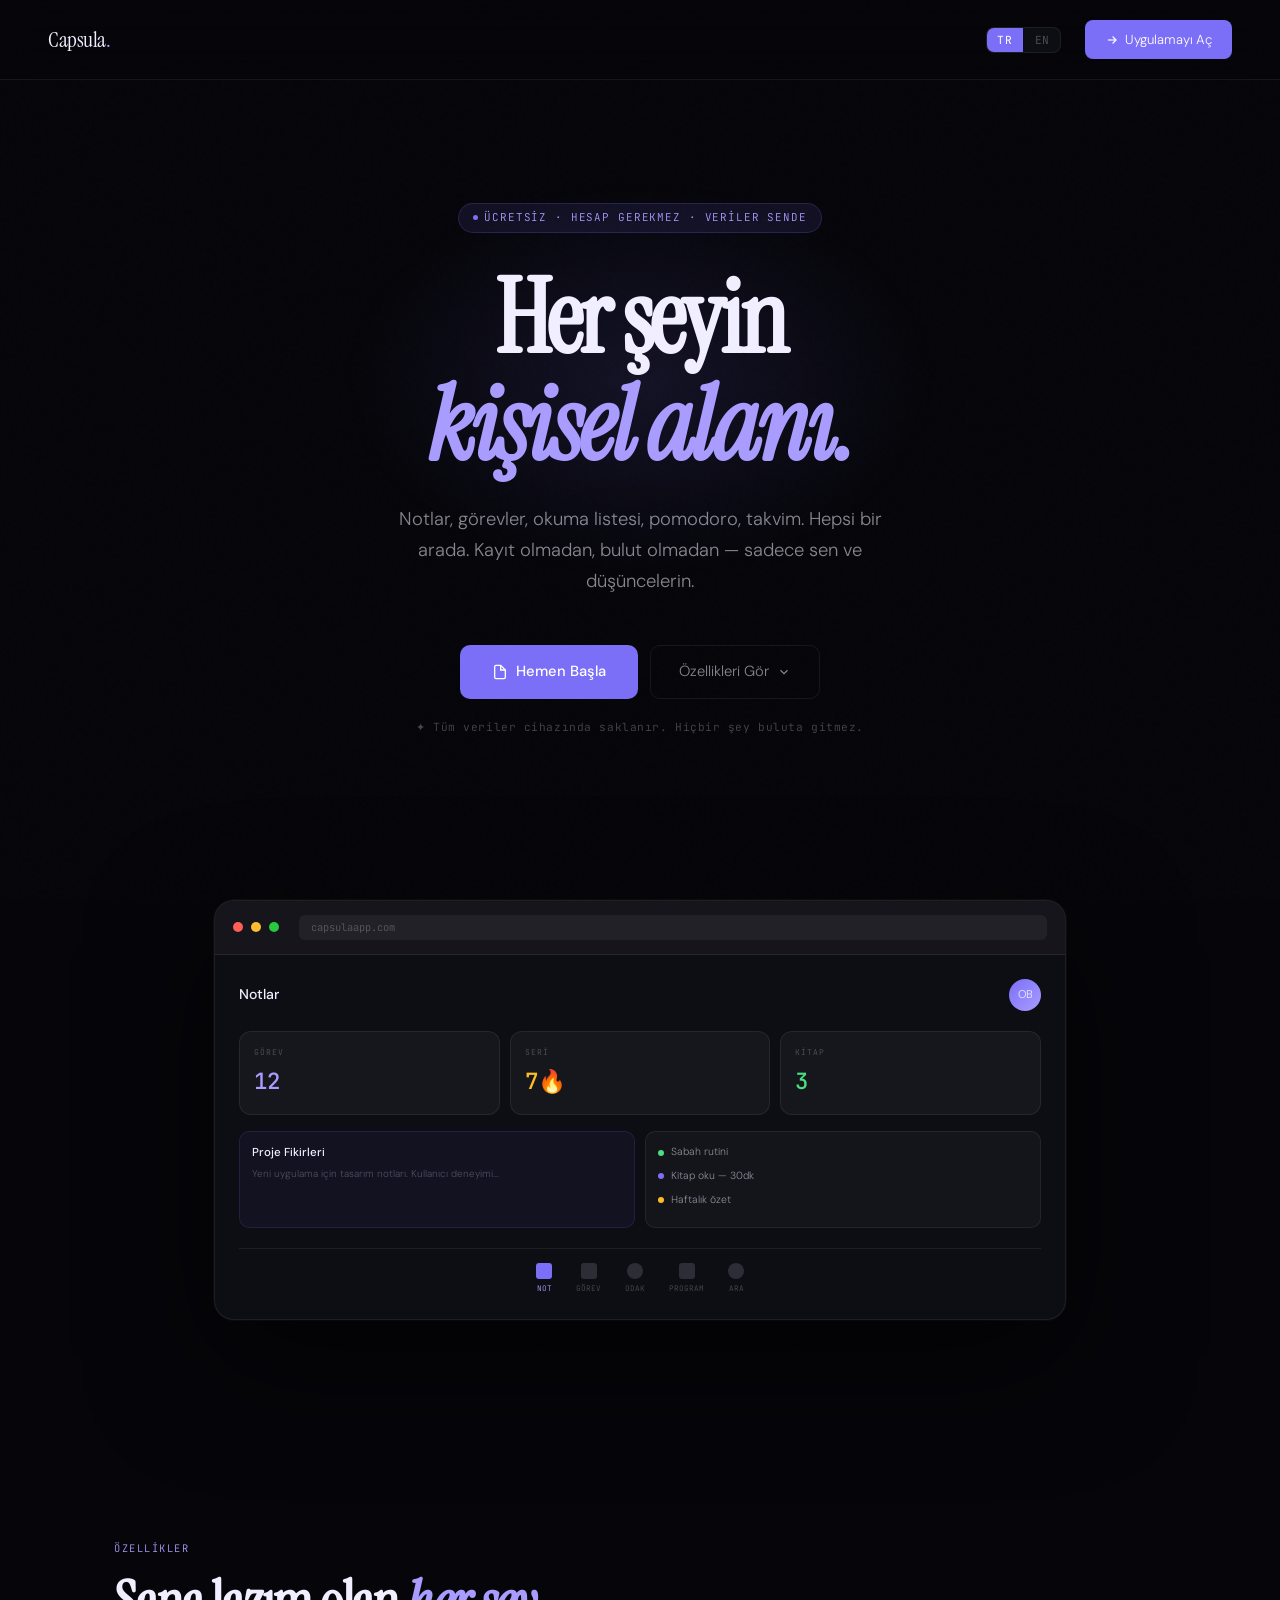
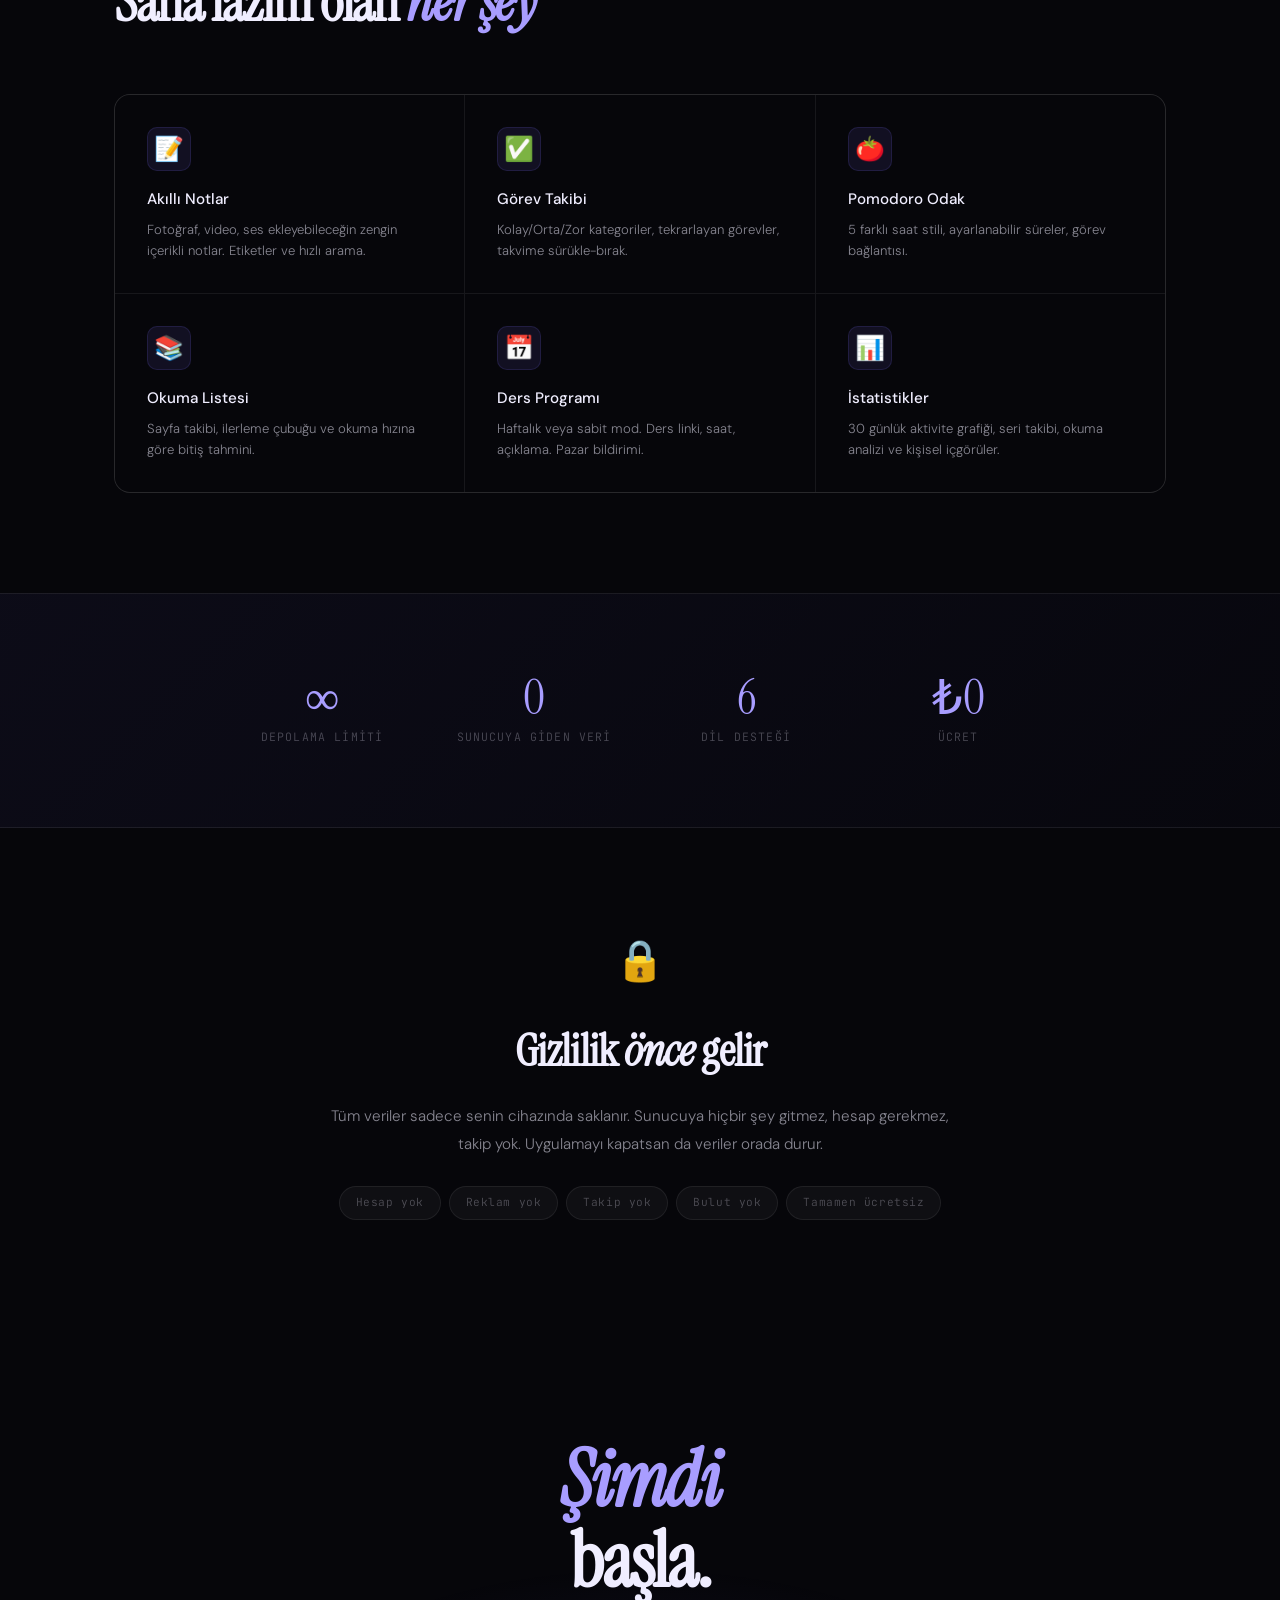
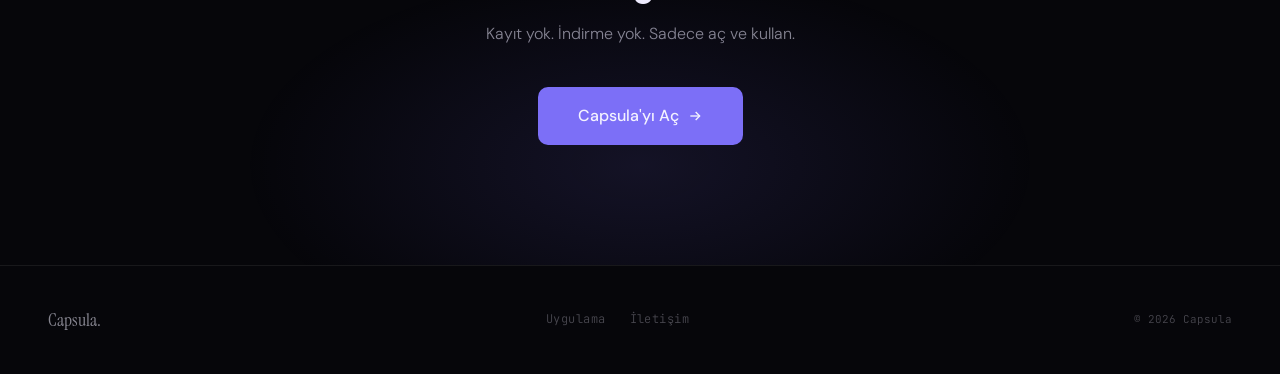
==== index.html @ 9b34febf "Update index.html" ====
<!DOCTYPE html>
<html lang="tr">
<head>
<meta charset="UTF-8">
<meta name="viewport" content="width=device-width, initial-scale=1.0">
<title>Capsula — Kişisel Alan</title>
<meta name="description" content="Notlar, görevler, okuma, pomodoro. Her şey tek yerde. Hesap gerekmez.">
<link rel="preconnect" href="https://fonts.googleapis.com">
<link href="https://fonts.googleapis.com/css2?family=Instrument+Serif:ital@0;1&family=DM+Sans:wght@300;400;500&family=JetBrains+Mono:wght@300;400&display=swap" rel="stylesheet">
<style>
*{box-sizing:border-box;margin:0;padding:0;}
:root{
  --bg:#06060a;
  --bg2:#0d0d14;
  --border:rgba(255,255,255,.07);
  --text:#f0eeff;
  --text2:rgba(240,238,255,.55);
  --text3:rgba(240,238,255,.28);
  --accent:#7c6ff7;
  --accent2:#a89dff;
  --glow:rgba(124,111,247,.15);
}
html{scroll-behavior:smooth;}
body{
  background:var(--bg);
  color:var(--text);
  font-family:'DM Sans',sans-serif;
  font-weight:300;
  line-height:1.6;
  overflow-x:hidden;
}

/* ── NOISE OVERLAY ── */
body::before{
  content:'';
  position:fixed;inset:0;
  background-image:url("data:image/svg+xml,%3Csvg viewBox='0 0 256 256' xmlns='http://www.w3.org/2000/svg'%3E%3Cfilter id='n'%3E%3CfeTurbulence type='fractalNoise' baseFrequency='0.9' numOctaves='4' stitchTiles='stitch'/%3E%3C/filter%3E%3Crect width='100%25' height='100%25' filter='url(%23n)' opacity='0.03'/%3E%3C/svg%3E");
  pointer-events:none;z-index:0;opacity:.4;
}

/* ── NAV ── */
nav{
  position:fixed;top:0;left:0;right:0;z-index:100;
  padding:20px 48px;
  display:flex;align-items:center;justify-content:space-between;
  background:rgba(6,6,10,.6);
  backdrop-filter:blur(20px);
  border-bottom:1px solid var(--border);
}
.nav-logo{
  font-family:'Instrument Serif',serif;
  font-size:1.4rem;
  color:var(--text);
  letter-spacing:-.02em;
}
.nav-logo span{color:var(--accent2);}
.nav-right{display:flex;align-items:center;gap:24px;}
.lang-toggle{
  display:flex;gap:2px;background:var(--bg2);border:1px solid var(--border);
  border-radius:8px;overflow:hidden;
}
.lang-toggle button{
  background:none;border:none;cursor:pointer;
  padding:5px 10px;font-size:.7rem;font-family:'JetBrains Mono',monospace;
  color:var(--text3);transition:all .2s;letter-spacing:.05em;
}
.lang-toggle button.active{background:var(--accent);color:#fff;}
.nav-cta{
  background:var(--accent);color:#fff;
  border:none;border-radius:8px;
  padding:9px 20px;font-size:.82rem;font-family:'DM Sans',sans-serif;
  cursor:pointer;transition:all .2s;letter-spacing:-.01em;
  text-decoration:none;display:inline-flex;align-items:center;gap:6px;
}
.nav-cta:hover{background:var(--accent2);transform:translateY(-1px);}

/* ── HERO ── */
.hero{
  min-height:100vh;
  display:flex;flex-direction:column;
  align-items:center;justify-content:center;
  text-align:center;
  padding:120px 24px 80px;
  position:relative;
}
.hero-glow{
  position:absolute;top:20%;left:50%;transform:translateX(-50%);
  width:600px;height:400px;
  background:radial-gradient(ellipse,rgba(124,111,247,.12) 0%,transparent 70%);
  pointer-events:none;
}
.hero-badge{
  display:inline-flex;align-items:center;gap:6px;
  background:rgba(124,111,247,.1);border:1px solid rgba(124,111,247,.2);
  border-radius:100px;padding:5px 14px;
  font-size:.68rem;font-family:'JetBrains Mono',monospace;
  color:var(--accent2);letter-spacing:.08em;text-transform:uppercase;
  margin-bottom:32px;
  animation:fadeUp .6s ease both;
}
.hero-badge-dot{width:5px;height:5px;border-radius:50%;background:var(--accent);animation:pulse 2s infinite;}
@keyframes pulse{0%,100%{opacity:1;}50%{opacity:.3;}}
.hero-title{
  font-family:'Instrument Serif',serif;
  font-size:clamp(3rem,8vw,6.5rem);
  line-height:1.05;
  letter-spacing:-.03em;
  margin-bottom:24px;
  animation:fadeUp .7s .1s ease both;
}
.hero-title em{font-style:italic;color:var(--accent2);}
.hero-sub{
  font-size:clamp(.95rem,2vw,1.15rem);
  color:var(--text2);
  max-width:520px;
  line-height:1.7;
  margin-bottom:48px;
  animation:fadeUp .7s .2s ease both;
}
.hero-actions{
  display:flex;gap:12px;flex-wrap:wrap;justify-content:center;
  animation:fadeUp .7s .3s ease both;
}
.btn-primary{
  background:var(--accent);color:#fff;
  border:none;border-radius:10px;
  padding:14px 32px;font-size:.92rem;font-family:'DM Sans',sans-serif;
  cursor:pointer;transition:all .25s;font-weight:500;
  text-decoration:none;display:inline-flex;align-items:center;gap:8px;
}
.btn-primary:hover{background:var(--accent2);transform:translateY(-2px);box-shadow:0 12px 32px rgba(124,111,247,.3);}
.btn-secondary{
  background:transparent;color:var(--text2);
  border:1px solid var(--border);border-radius:10px;
  padding:14px 28px;font-size:.92rem;font-family:'DM Sans',sans-serif;
  cursor:pointer;transition:all .25s;
  text-decoration:none;display:inline-flex;align-items:center;gap:8px;
}
.btn-secondary:hover{border-color:rgba(124,111,247,.3);color:var(--text);}
.hero-note{
  margin-top:20px;
  font-size:.7rem;font-family:'JetBrains Mono',monospace;
  color:var(--text3);letter-spacing:.05em;
  animation:fadeUp .7s .4s ease both;
}
@keyframes fadeUp{from{opacity:0;transform:translateY(20px);}to{opacity:1;transform:translateY(0);}}

/* ── APP PREVIEW ── */
.preview-wrap{
  max-width:900px;margin:0 auto;
  padding:0 24px 120px;
  animation:fadeUp .8s .5s ease both;
}
.preview-frame{
  background:var(--bg2);
  border:1px solid var(--border);
  border-radius:20px;
  overflow:hidden;
  box-shadow:0 40px 120px rgba(0,0,0,.6),0 0 0 1px rgba(255,255,255,.04);
  position:relative;
}
.preview-bar{
  padding:14px 18px;
  background:rgba(255,255,255,.03);
  border-bottom:1px solid var(--border);
  display:flex;align-items:center;gap:8px;
}
.preview-dot{width:10px;height:10px;border-radius:50%;}
.preview-dot:nth-child(1){background:#ff5f57;}
.preview-dot:nth-child(2){background:#febc2e;}
.preview-dot:nth-child(3){background:#28c840;}
.preview-url{
  margin-left:12px;flex:1;
  background:rgba(255,255,255,.05);border-radius:6px;
  padding:4px 12px;font-size:.65rem;font-family:'JetBrains Mono',monospace;
  color:var(--text3);
}
.preview-body{padding:24px;min-height:340px;position:relative;}
/* Simüle edilmiş uygulama UI */
.sim-header{display:flex;align-items:center;justify-content:space-between;margin-bottom:20px;}
.sim-title{font-size:.88rem;font-weight:500;color:var(--text);}
.sim-avatar{width:32px;height:32px;border-radius:50%;background:linear-gradient(135deg,#7c6ff7,#a89dff);display:flex;align-items:center;justify-content:center;font-size:.7rem;}
.sim-grid{display:grid;grid-template-columns:repeat(3,1fr);gap:10px;margin-bottom:16px;}
.sim-card{background:rgba(255,255,255,.04);border:1px solid var(--border);border-radius:12px;padding:14px;}
.sim-card-label{font-size:.5rem;font-family:'JetBrains Mono',monospace;color:var(--text3);text-transform:uppercase;letter-spacing:.12em;margin-bottom:6px;}
.sim-card-val{font-size:1.4rem;font-weight:500;font-family:'JetBrains Mono',monospace;}
.sim-card-val.accent{color:var(--accent2);}
.sim-card-val.green{color:#4ade80;}
.sim-card-val.amber{color:#fbbf24;}
.sim-row{display:flex;gap:10px;}
.sim-note{flex:1;background:rgba(124,111,247,.06);border:1px solid rgba(124,111,247,.15);border-radius:10px;padding:12px;}
.sim-note-title{font-size:.72rem;font-weight:500;color:var(--text);margin-bottom:4px;}
.sim-note-text{font-size:.62rem;color:var(--text3);line-height:1.5;}
.sim-todo{flex:1;background:rgba(255,255,255,.03);border:1px solid var(--border);border-radius:10px;padding:12px;}
.sim-todo-item{display:flex;align-items:center;gap:7px;margin-bottom:7px;font-size:.65rem;color:var(--text2);}
.sim-todo-dot{width:6px;height:6px;border-radius:50%;flex-shrink:0;}
.sim-nav{display:flex;justify-content:center;gap:24px;margin-top:20px;padding-top:14px;border-top:1px solid var(--border);}
.sim-nav-item{display:flex;flex-direction:column;align-items:center;gap:3px;font-size:.48rem;font-family:'JetBrains Mono',monospace;color:var(--text3);cursor:pointer;}
.sim-nav-item.active{color:var(--accent2);}
.sim-nav-icon{width:16px;height:16px;background:currentColor;border-radius:3px;opacity:.5;}
.sim-nav-item.active .sim-nav-icon{background:var(--accent);opacity:1;}

/* ── FEATURES ── */
.section{padding:100px 24px;max-width:1100px;margin:0 auto;}
.section-label{
  font-size:.65rem;font-family:'JetBrains Mono',monospace;
  color:var(--accent2);letter-spacing:.15em;text-transform:uppercase;
  margin-bottom:16px;
}
.section-title{
  font-family:'Instrument Serif',serif;
  font-size:clamp(2rem,5vw,3.5rem);
  line-height:1.1;letter-spacing:-.02em;
  margin-bottom:60px;
}
.section-title em{font-style:italic;color:var(--accent2);}
.features-grid{display:grid;grid-template-columns:repeat(auto-fill,minmax(300px,1fr));gap:1px;background:var(--border);border:1px solid var(--border);border-radius:16px;overflow:hidden;}
.feature{
  background:var(--bg);padding:32px;
  transition:background .2s;
  position:relative;overflow:hidden;
}
.feature:hover{background:var(--bg2);}
.feature::before{
  content:'';position:absolute;top:0;left:0;right:0;height:1px;
  background:linear-gradient(90deg,transparent,var(--accent),transparent);
  opacity:0;transition:opacity .3s;
}
.feature:hover::before{opacity:1;}
.feature-icon{
  font-size:1.5rem;margin-bottom:16px;
  width:44px;height:44px;border-radius:10px;
  background:rgba(124,111,247,.1);border:1px solid rgba(124,111,247,.15);
  display:flex;align-items:center;justify-content:center;
}
.feature-title{font-size:.95rem;font-weight:500;margin-bottom:8px;color:var(--text);}
.feature-desc{font-size:.82rem;color:var(--text2);line-height:1.6;}

/* ── STATS ── */
.stats-section{
  padding:80px 24px;
  background:linear-gradient(135deg,rgba(124,111,247,.06),rgba(124,111,247,.02));
  border-top:1px solid var(--border);border-bottom:1px solid var(--border);
}
.stats-inner{max-width:800px;margin:0 auto;display:grid;grid-template-columns:repeat(auto-fit,minmax(160px,1fr));gap:48px;text-align:center;}
.stat-num{font-family:'Instrument Serif',serif;font-size:3rem;color:var(--accent2);line-height:1;}
.stat-label{font-size:.72rem;font-family:'JetBrains Mono',monospace;color:var(--text3);letter-spacing:.1em;text-transform:uppercase;margin-top:6px;}

/* ── PRIVACY ── */
.privacy-section{
  padding:100px 24px;
  max-width:700px;margin:0 auto;text-align:center;
}
.privacy-icon{font-size:2.5rem;margin-bottom:24px;}
.privacy-title{
  font-family:'Instrument Serif',serif;
  font-size:clamp(1.8rem,4vw,2.8rem);
  margin-bottom:16px;letter-spacing:-.02em;
}
.privacy-text{color:var(--text2);line-height:1.8;font-size:.95rem;}
.privacy-pills{display:flex;gap:8px;justify-content:center;flex-wrap:wrap;margin-top:28px;}
.pill{
  background:rgba(255,255,255,.04);border:1px solid var(--border);
  border-radius:100px;padding:7px 16px;
  font-size:.7rem;font-family:'JetBrains Mono',monospace;color:var(--text3);
  letter-spacing:.05em;
}

/* ── CTA SECTION ── */
.cta-section{
  padding:120px 24px;
  text-align:center;
  position:relative;overflow:hidden;
}
.cta-glow{
  position:absolute;bottom:-100px;left:50%;transform:translateX(-50%);
  width:800px;height:400px;
  background:radial-gradient(ellipse,rgba(124,111,247,.12) 0%,transparent 70%);
  pointer-events:none;
}
.cta-title{
  font-family:'Instrument Serif',serif;
  font-size:clamp(2.5rem,6vw,5rem);
  line-height:1.05;letter-spacing:-.03em;
  margin-bottom:20px;
}
.cta-title em{font-style:italic;color:var(--accent2);}
.cta-sub{color:var(--text2);font-size:1rem;margin-bottom:40px;}

/* ── FOOTER ── */
footer{
  padding:40px 48px;
  border-top:1px solid var(--border);
  display:flex;align-items:center;justify-content:space-between;
  flex-wrap:wrap;gap:16px;
}
.footer-logo{font-family:'Instrument Serif',serif;font-size:1.1rem;color:var(--text2);}
.footer-links{display:flex;gap:24px;}
.footer-links a{font-size:.75rem;color:var(--text3);text-decoration:none;font-family:'JetBrains Mono',monospace;letter-spacing:.04em;transition:color .2s;}
.footer-links a:hover{color:var(--text2);}
.footer-copy{font-size:.68rem;color:var(--text3);font-family:'JetBrains Mono',monospace;}

/* ── SCROLL REVEAL ── */
.reveal{opacity:0;transform:translateY(30px);transition:opacity .7s ease,transform .7s ease;}
.reveal.visible{opacity:1;transform:translateY(0);}

/* ── MOBILE ── */
@media(max-width:640px){
  nav{padding:14px 16px;}
  .nav-logo{font-size:1.1rem;}
  .nav-cta{padding:8px 14px;font-size:.76rem;}
  .hero{padding:90px 16px 60px;}
  .hero-badge{font-size:.6rem;padding:4px 12px;}
  .hero-actions{flex-direction:column;align-items:stretch;}
  .btn-primary,.btn-secondary{justify-content:center;width:100%;}
  .preview-wrap{padding:0 16px 70px;}
  .section{padding:60px 16px;}
  .sim-grid{grid-template-columns:1fr 1fr;}
  .sim-grid .sim-card:last-child{display:none;}
  .stats-inner{gap:28px;grid-template-columns:repeat(2,1fr);}
  .privacy-section{padding:60px 16px;}
  .cta-section{padding:70px 16px;}
  .features-grid{grid-template-columns:1fr;}
  footer{flex-direction:column;text-align:center;padding:28px 16px;}
  .footer-links{justify-content:center;}
}
</style>
</head>
<body>

<!-- NAV -->
<nav>
  <div class="nav-logo">Capsula<span>.</span></div>
  <div class="nav-right">
    <div class="lang-toggle">
      <button class="active" onclick="setLang('tr')" id="btn-tr">TR</button>
      <button onclick="setLang('en')" id="btn-en">EN</button>
    </div>
    <a href="app/index.html" class="nav-cta" data-tr="Uygulamayı Aç" data-en="Open App">
      <svg viewBox="0 0 24 24" fill="none" stroke="currentColor" stroke-width="2" style="width:14px;height:14px;"><polyline points="5 12 19 12"/><polyline points="13 6 19 12 13 18"/></svg>
      <span data-tr="Uygulamayı Aç" data-en="Open App">Uygulamayı Aç</span>
    </a>
  </div>
</nav>

<!-- HERO -->
<section class="hero">
  <div class="hero-glow"></div>
  <div class="hero-badge">
    <span class="hero-badge-dot"></span>
    <span data-tr="Ücretsiz · Hesap gerekmez · Veriler sende" data-en="Free · No account needed · Your data stays with you">Ücretsiz · Hesap gerekmez · Veriler sende</span>
  </div>
  <h1 class="hero-title">
    <span data-tr="Her şeyin" data-en="Everything">Her şeyin</span><br>
    <em><span data-tr="kişisel alanı." data-en="in one place.">kişisel alanı.</span></em>
  </h1>
  <p class="hero-sub" data-tr="Notlar, görevler, okuma listesi, pomodoro, takvim. Hepsi bir arada. Kayıt olmadan, bulut olmadan — sadece sen ve düşüncelerin." data-en="Notes, tasks, reading list, pomodoro, calendar. All in one place. No sign-up, no cloud — just you and your thoughts.">
    Notlar, görevler, okuma listesi, pomodoro, takvim. Hepsi bir arada. Kayıt olmadan, bulut olmadan — sadece sen ve düşüncelerin.
  </p>
  <div class="hero-actions">
    <a href="app/index.html" class="btn-primary">
      <svg viewBox="0 0 24 24" fill="none" stroke="currentColor" stroke-width="2" style="width:16px;height:16px;"><path d="M13 2H6a2 2 0 0 0-2 2v16a2 2 0 0 0 2 2h12a2 2 0 0 0 2-2V9z"/><polyline points="13 2 13 9 20 9"/></svg>
      <span data-tr="Hemen Başla" data-en="Get Started">Hemen Başla</span>
    </a>
    <a href="#features" class="btn-secondary">
      <span data-tr="Özellikleri Gör" data-en="See Features">Özellikleri Gör</span>
      <svg viewBox="0 0 24 24" fill="none" stroke="currentColor" stroke-width="2" style="width:14px;height:14px;"><polyline points="6 9 12 15 18 9"/></svg>
    </a>
  </div>
  <p class="hero-note" data-tr="✦ Tüm veriler cihazında saklanır. Hiçbir şey buluta gitmez." data-en="✦ All data stored on your device. Nothing goes to the cloud.">✦ Tüm veriler cihazında saklanır. Hiçbir şey buluta gitmez.</p>
</section>

<!-- APP PREVIEW -->
<div class="preview-wrap reveal">
  <div class="preview-frame">
    <div class="preview-bar">
      <div class="preview-dot"></div>
      <div class="preview-dot"></div>
      <div class="preview-dot"></div>
      <div class="preview-url">capsulaapp.com</div>
    </div>
    <div class="preview-body">
      <div class="sim-header">
        <span class="sim-title" data-tr="Notlar" data-en="Notes">Notlar</span>
        <div class="sim-avatar">OB</div>
      </div>
      <div class="sim-grid">
        <div class="sim-card">
          <div class="sim-card-label" data-tr="Görev" data-en="Tasks">Görev</div>
          <div class="sim-card-val accent">12</div>
        </div>
        <div class="sim-card">
          <div class="sim-card-label" data-tr="Seri" data-en="Streak">Seri</div>
          <div class="sim-card-val amber">7🔥</div>
        </div>
        <div class="sim-card">
          <div class="sim-card-label" data-tr="Kitap" data-en="Books">Kitap</div>
          <div class="sim-card-val green">3</div>
        </div>
      </div>
      <div class="sim-row">
        <div class="sim-note">
          <div class="sim-note-title" data-tr="Proje Fikirleri" data-en="Project Ideas">Proje Fikirleri</div>
          <div class="sim-note-text" data-tr="Yeni uygulama için tasarım notları. Kullanıcı deneyimi..." data-en="Design notes for new app. User experience flow...">Yeni uygulama için tasarım notları. Kullanıcı deneyimi...</div>
        </div>
        <div class="sim-todo">
          <div class="sim-todo-item"><div class="sim-todo-dot" style="background:#4ade80;"></div><span data-tr="Sabah rutini" data-en="Morning routine">Sabah rutini</span></div>
          <div class="sim-todo-item"><div class="sim-todo-dot" style="background:#7c6ff7;"></div><span data-tr="Kitap oku — 30dk" data-en="Read book — 30min">Kitap oku — 30dk</span></div>
          <div class="sim-todo-item"><div class="sim-todo-dot" style="background:#fbbf24;"></div><span data-tr="Haftalık özet" data-en="Weekly review">Haftalık özet</span></div>
        </div>
      </div>
      <div class="sim-nav">
        <div class="sim-nav-item active"><div class="sim-nav-icon"></div><span>NOT</span></div>
        <div class="sim-nav-item"><div class="sim-nav-icon"></div><span data-tr="GÖREV" data-en="TASK">GÖREV</span></div>
        <div class="sim-nav-item"><div class="sim-nav-icon" style="border-radius:50%;"></div><span>ODAK</span></div>
        <div class="sim-nav-item"><div class="sim-nav-icon"></div><span data-tr="PROGRAM" data-en="SCHED.">PROGRAM</span></div>
        <div class="sim-nav-item"><div class="sim-nav-icon" style="border-radius:50%;"></div><span>ARA</span></div>
      </div>
    </div>
  </div>
</div>

<!-- FEATURES -->
<section class="section" id="features">
  <div class="section-label" data-tr="Özellikler" data-en="Features">Özellikler</div>
  <h2 class="section-title reveal" data-tr="Sana lazım olan <em>her şey</em>" data-en="Everything you <em>need</em>">Sana lazım olan <em>her şey</em></h2>
  <div class="features-grid reveal">
    <div class="feature">
      <div class="feature-icon">📝</div>
      <div class="feature-title" data-tr="Akıllı Notlar" data-en="Smart Notes">Akıllı Notlar</div>
      <div class="feature-desc" data-tr="Fotoğraf, video, ses ekleyebileceğin zengin içerikli notlar. Etiketler ve hızlı arama." data-en="Rich notes with photos, video, audio. Tags and quick search.">Fotoğraf, video, ses ekleyebileceğin zengin içerikli notlar. Etiketler ve hızlı arama.</div>
    </div>
    <div class="feature">
      <div class="feature-icon">✅</div>
      <div class="feature-title" data-tr="Görev Takibi" data-en="Task Tracking">Görev Takibi</div>
      <div class="feature-desc" data-tr="Kolay/Orta/Zor kategoriler, tekrarlayan görevler, takvime sürükle-bırak." data-en="Easy/Medium/Hard categories, recurring tasks, drag to calendar.">Kolay/Orta/Zor kategoriler, tekrarlayan görevler, takvime sürükle-bırak.</div>
    </div>
    <div class="feature">
      <div class="feature-icon">🍅</div>
      <div class="feature-title" data-tr="Pomodoro Odak" data-en="Pomodoro Focus">Pomodoro Odak</div>
      <div class="feature-desc" data-tr="5 farklı saat stili, ayarlanabilir süreler, görev bağlantısı." data-en="5 clock styles, customizable durations, task linking.">5 farklı saat stili, ayarlanabilir süreler, görev bağlantısı.</div>
    </div>
    <div class="feature">
      <div class="feature-icon">📚</div>
      <div class="feature-title" data-tr="Okuma Listesi" data-en="Reading List">Okuma Listesi</div>
      <div class="feature-desc" data-tr="Sayfa takibi, ilerleme çubuğu ve okuma hızına göre bitiş tahmini." data-en="Page tracking, progress bar, and finish date prediction based on your reading speed.">Sayfa takibi, ilerleme çubuğu ve okuma hızına göre bitiş tahmini.</div>
    </div>
    <div class="feature">
      <div class="feature-icon">📅</div>
      <div class="feature-title" data-tr="Ders Programı" data-en="Class Schedule">Ders Programı</div>
      <div class="feature-desc" data-tr="Haftalık veya sabit mod. Ders linki, saat, açıklama. Pazar bildirimi." data-en="Weekly or fixed mode. Class link, time, notes. Sunday reminders.">Haftalık veya sabit mod. Ders linki, saat, açıklama. Pazar bildirimi.</div>
    </div>
    <div class="feature">
      <div class="feature-icon">📊</div>
      <div class="feature-title" data-tr="İstatistikler" data-en="Statistics">İstatistikler</div>
      <div class="feature-desc" data-tr="30 günlük aktivite grafiği, seri takibi, okuma analizi ve kişisel içgörüler." data-en="30-day activity graph, streak tracking, reading analysis and personal insights.">30 günlük aktivite grafiği, seri takibi, okuma analizi ve kişisel içgörüler.</div>
    </div>
  </div>
</section>

<!-- STATS -->
<div class="stats-section reveal">
  <div class="stats-inner">
    <div>
      <div class="stat-num">∞</div>
      <div class="stat-label" data-tr="Depolama Limiti" data-en="Storage Limit">Depolama Limiti</div>
    </div>
    <div>
      <div class="stat-num">0</div>
      <div class="stat-label" data-tr="Sunucuya Giden Veri" data-en="Data to Servers">Sunucuya Giden Veri</div>
    </div>
    <div>
      <div class="stat-num">6</div>
      <div class="stat-label" data-tr="Dil Desteği" data-en="Supported Languages">Dil Desteği</div>
    </div>
    <div>
      <div class="stat-num">₺0</div>
      <div class="stat-label" data-tr="Ücret" data-en="Cost">Ücret</div>
    </div>
  </div>
</div>

<!-- PRIVACY -->
<section class="privacy-section reveal">
  <div class="privacy-icon">🔒</div>
  <h2 class="privacy-title" data-tr="Gizlilik <em>önce</em> gelir" data-en="Privacy <em>first</em>">
    <span data-tr="Gizlilik " data-en="Privacy ">Gizlilik </span><em data-tr="önce" data-en="first">önce</em><span data-tr=" gelir" data-en=""> gelir</span>
  </h2>
  <p class="privacy-text" data-tr="Tüm veriler sadece senin cihazında saklanır. Sunucuya hiçbir şey gitmez, hesap gerekmez, takip yok. Uygulamayı kapatsan da veriler orada durur." data-en="All data is stored only on your device. Nothing goes to servers, no account required, no tracking. Your data stays even when you close the app.">
    Tüm veriler sadece senin cihazında saklanır. Sunucuya hiçbir şey gitmez, hesap gerekmez, takip yok. Uygulamayı kapatsan da veriler orada durur.
  </p>
  <div class="privacy-pills">
    <span class="pill" data-tr="Hesap yok" data-en="No account">Hesap yok</span>
    <span class="pill" data-tr="Reklam yok" data-en="No ads">Reklam yok</span>
    <span class="pill" data-tr="Takip yok" data-en="No tracking">Takip yok</span>
    <span class="pill" data-tr="Bulut yok" data-en="No cloud">Bulut yok</span>
    <span class="pill" data-tr="Tamamen ücretsiz" data-en="Completely free">Tamamen ücretsiz</span>
  </div>
</section>

<!-- CTA -->
<section class="cta-section reveal">
  <div class="cta-glow"></div>
  <h2 class="cta-title">
    <em data-tr="Şimdi" data-en="Start">Şimdi</em><br>
    <span data-tr="başla." data-en="now.">başla.</span>
  </h2>
  <p class="cta-sub" data-tr="Kayıt yok. İndirme yok. Sadece aç ve kullan." data-en="No sign-up. No download. Just open and use.">Kayıt yok. İndirme yok. Sadece aç ve kullan.</p>
  <a href="app/index.html" class="btn-primary" style="font-size:1rem;padding:16px 40px;">
    <span data-tr="Capsula'yı Aç" data-en="Open Capsula">Capsula'yı Aç</span>
    <svg viewBox="0 0 24 24" fill="none" stroke="currentColor" stroke-width="2" style="width:16px;height:16px;"><polyline points="5 12 19 12"/><polyline points="13 6 19 12 13 18"/></svg>
  </a>
</section>

<!-- FOOTER -->
<footer>
  <div class="footer-logo">Capsula.</div>
  <div class="footer-links">
    <a href="app/index.html" data-tr="Uygulama" data-en="App">Uygulama</a>
    <a href="mailto:onurbozkan472@gmail.com" data-tr="İletişim" data-en="Contact">İletişim</a>
  </div>
  <div class="footer-copy">© 2026 Capsula</div>
</footer>

<script>
// ── DİL SİSTEMİ ──
let currentLang='tr';
function setLang(lang){
  currentLang=lang;
  document.querySelectorAll('[data-tr]').forEach(el=>{
    const val=el.getAttribute('data-'+lang);
    if(val!==null){
      if(el.tagName==='INPUT'||el.tagName==='TEXTAREA')el.placeholder=val;
      else el.innerHTML=val;
    }
  });
  document.getElementById('btn-tr').classList.toggle('active',lang==='tr');
  document.getElementById('btn-en').classList.toggle('active',lang==='en');
  document.documentElement.lang=lang;
}

// ── SCROLL REVEAL ──
const observer=new IntersectionObserver(entries=>{
  entries.forEach(e=>{if(e.isIntersecting){e.target.classList.add('visible');observer.unobserve(e.target);}});
},{threshold:.1,rootMargin:'0px 0px -40px 0px'});
document.querySelectorAll('.reveal').forEach(el=>observer.observe(el));

// ── SECTION TITLE İÇİNDEKİ <em> ──
document.querySelectorAll('.section-title[data-tr], .privacy-title[data-tr]').forEach(el=>{
  el.removeAttribute('data-tr');el.removeAttribute('data-en');
});
</script>
</body>
</html>
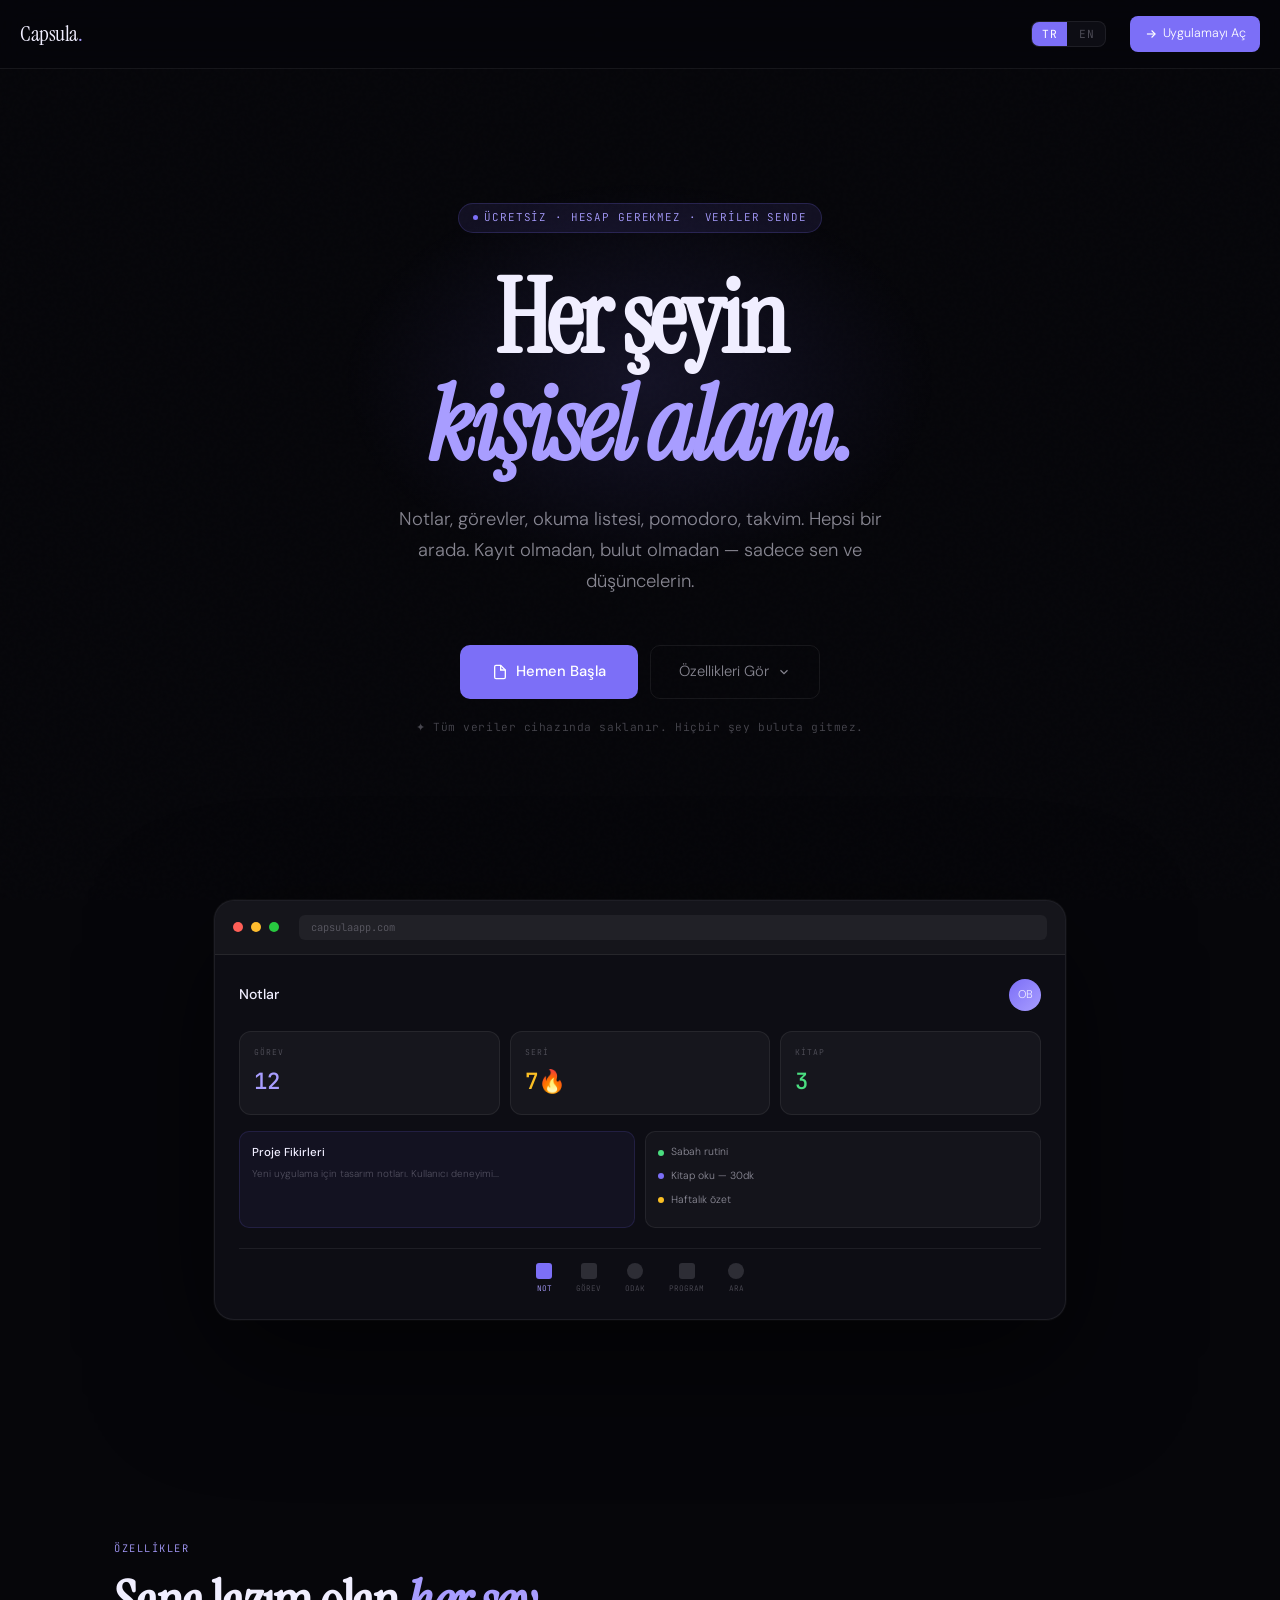
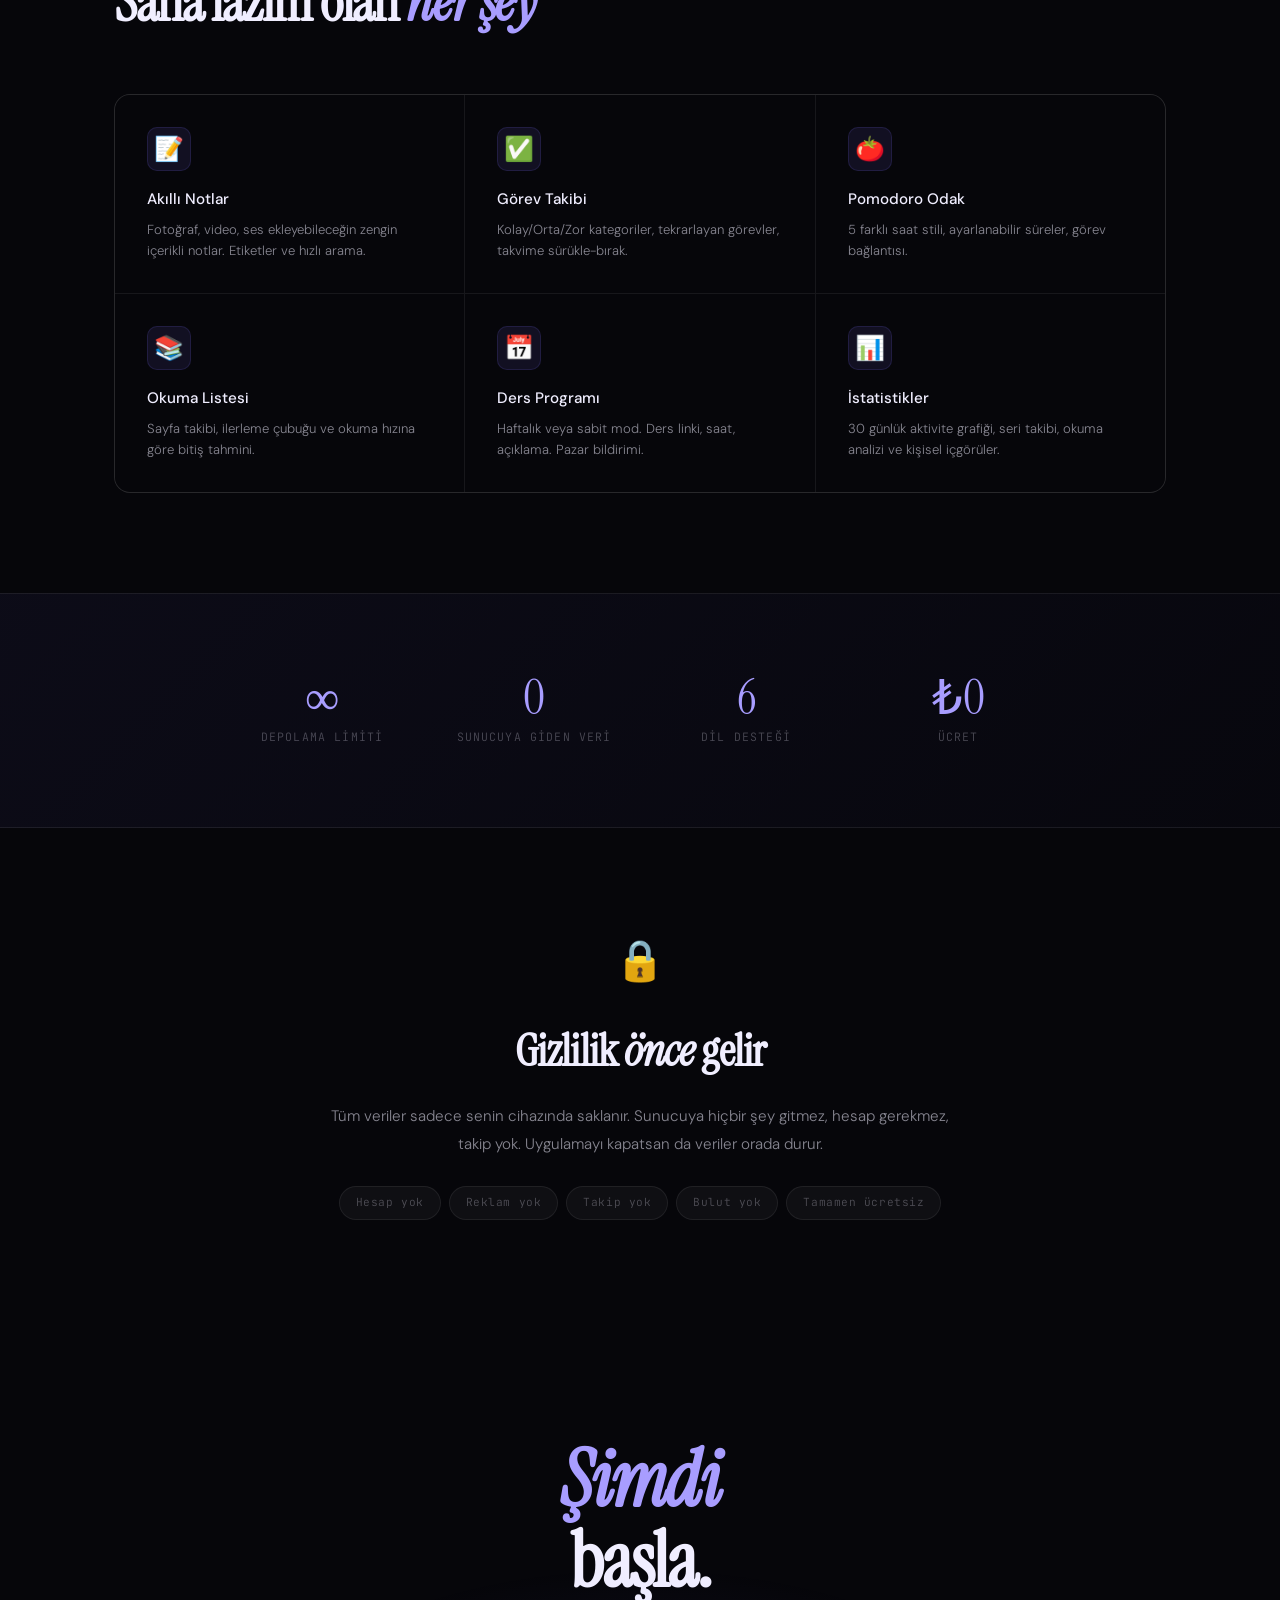
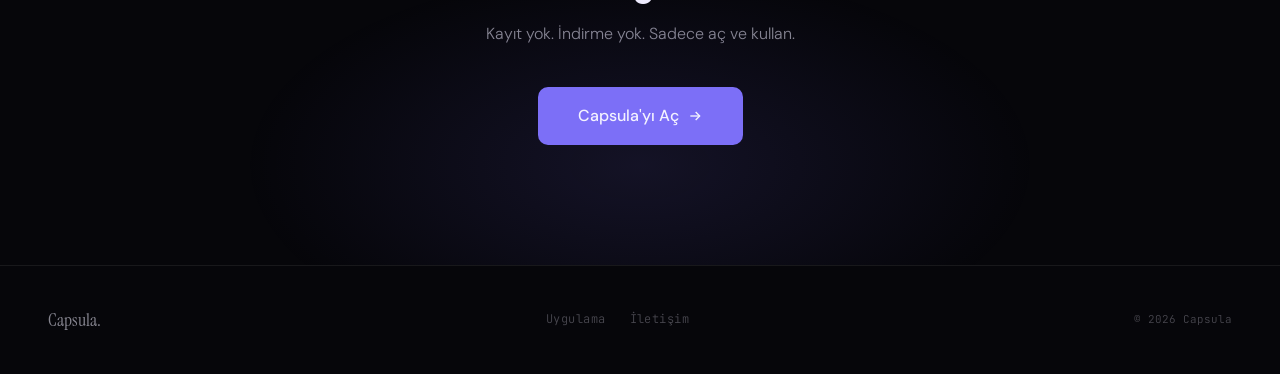
==== commit 7258b838: "Update index.html" ====
--- a/index.html
+++ b/index.html
@@ -20,7 +20,7 @@
   --accent2:#a89dff;
   --glow:rgba(124,111,247,.15);
 }
-html{scroll-behavior:smooth;}
+html{scroll-behavior:smooth;overflow-x:hidden;}
 body{
   background:var(--bg);
   color:var(--text);
@@ -28,6 +28,7 @@
   font-weight:300;
   line-height:1.6;
   overflow-x:hidden;
+  max-width:100vw;
 }
 
 /* ── NOISE OVERLAY ── */
@@ -41,11 +42,13 @@
 /* ── NAV ── */
 nav{
   position:fixed;top:0;left:0;right:0;z-index:100;
-  padding:20px 48px;
+  padding:16px 20px;
   display:flex;align-items:center;justify-content:space-between;
   background:rgba(6,6,10,.6);
   backdrop-filter:blur(20px);
   border-bottom:1px solid var(--border);
+  overflow:hidden;
+  max-width:100vw;
 }
 .nav-logo{
   font-family:'Instrument Serif',serif;
@@ -68,11 +71,12 @@
 .nav-cta{
   background:var(--accent);color:#fff;
   border:none;border-radius:8px;
-  padding:9px 20px;font-size:.82rem;font-family:'DM Sans',sans-serif;
+  padding:8px 14px;font-size:.78rem;font-family:'DM Sans',sans-serif;
   cursor:pointer;transition:all .2s;letter-spacing:-.01em;
-  text-decoration:none;display:inline-flex;align-items:center;gap:6px;
-}
-.nav-cta:hover{background:var(--accent2);transform:translateY(-1px);}
+  text-decoration:none;display:inline-flex;align-items:center;gap:5px;
+  white-space:nowrap;flex-shrink:0;
+}
+.nav-cta svg{flex-shrink:0;}
 
 /* ── HERO ── */
 .hero{
@@ -80,7 +84,7 @@
   display:flex;flex-direction:column;
   align-items:center;justify-content:center;
   text-align:center;
-  padding:120px 24px 80px;
+  padding:100px 24px 60px;
   position:relative;
 }
 .hero-glow{
@@ -150,6 +154,9 @@
   max-width:900px;margin:0 auto;
   padding:0 24px 120px;
   animation:fadeUp .8s .5s ease both;
+  display:flex;
+  justify-content:center;
+  align-items:center;
 }
 .preview-frame{
   background:var(--bg2);
@@ -158,6 +165,8 @@
   overflow:hidden;
   box-shadow:0 40px 120px rgba(0,0,0,.6),0 0 0 1px rgba(255,255,255,.04);
   position:relative;
+  width:100%;
+  margin:0 auto;
 }
 .preview-bar{
   padding:14px 18px;
@@ -306,22 +315,26 @@
 
 /* ── MOBILE ── */
 @media(max-width:640px){
-  nav{padding:14px 16px;}
-  .nav-logo{font-size:1.1rem;}
-  .nav-cta{padding:8px 14px;font-size:.76rem;}
-  .hero{padding:90px 16px 60px;}
-  .hero-badge{font-size:.6rem;padding:4px 12px;}
-  .hero-actions{flex-direction:column;align-items:stretch;}
-  .btn-primary,.btn-secondary{justify-content:center;width:100%;}
-  .preview-wrap{padding:0 16px 70px;}
-  .section{padding:60px 16px;}
+  nav{padding:12px 16px;}
+  .nav-logo{font-size:1rem;}
+  .nav-cta{padding:7px 12px;font-size:.74rem;}
+  .hero{padding:100px 20px 70px;}
+  .hero-badge{font-size:.58rem;padding:4px 10px;margin-bottom:20px;}
+  .hero-title{margin-bottom:16px;}
+  .hero-sub{font-size:.88rem;margin-bottom:32px;}
+  .hero-actions{flex-direction:row;flex-wrap:wrap;justify-content:center;gap:10px;}
+  .btn-primary{justify-content:center;}
+  .btn-secondary{justify-content:center;}
+  .hero-note{font-size:.62rem;padding:0 16px;}
+  .preview-wrap{padding:0 16px 60px;}
+  .section{padding:60px 20px;}
   .sim-grid{grid-template-columns:1fr 1fr;}
   .sim-grid .sim-card:last-child{display:none;}
-  .stats-inner{gap:28px;grid-template-columns:repeat(2,1fr);}
-  .privacy-section{padding:60px 16px;}
-  .cta-section{padding:70px 16px;}
+  .stats-inner{gap:24px;grid-template-columns:repeat(2,1fr);}
+  .privacy-section{padding:60px 20px;}
+  .cta-section{padding:70px 20px;}
   .features-grid{grid-template-columns:1fr;}
-  footer{flex-direction:column;text-align:center;padding:28px 16px;}
+  footer{flex-direction:column;text-align:center;padding:28px 20px;}
   .footer-links{justify-content:center;}
 }
 </style>
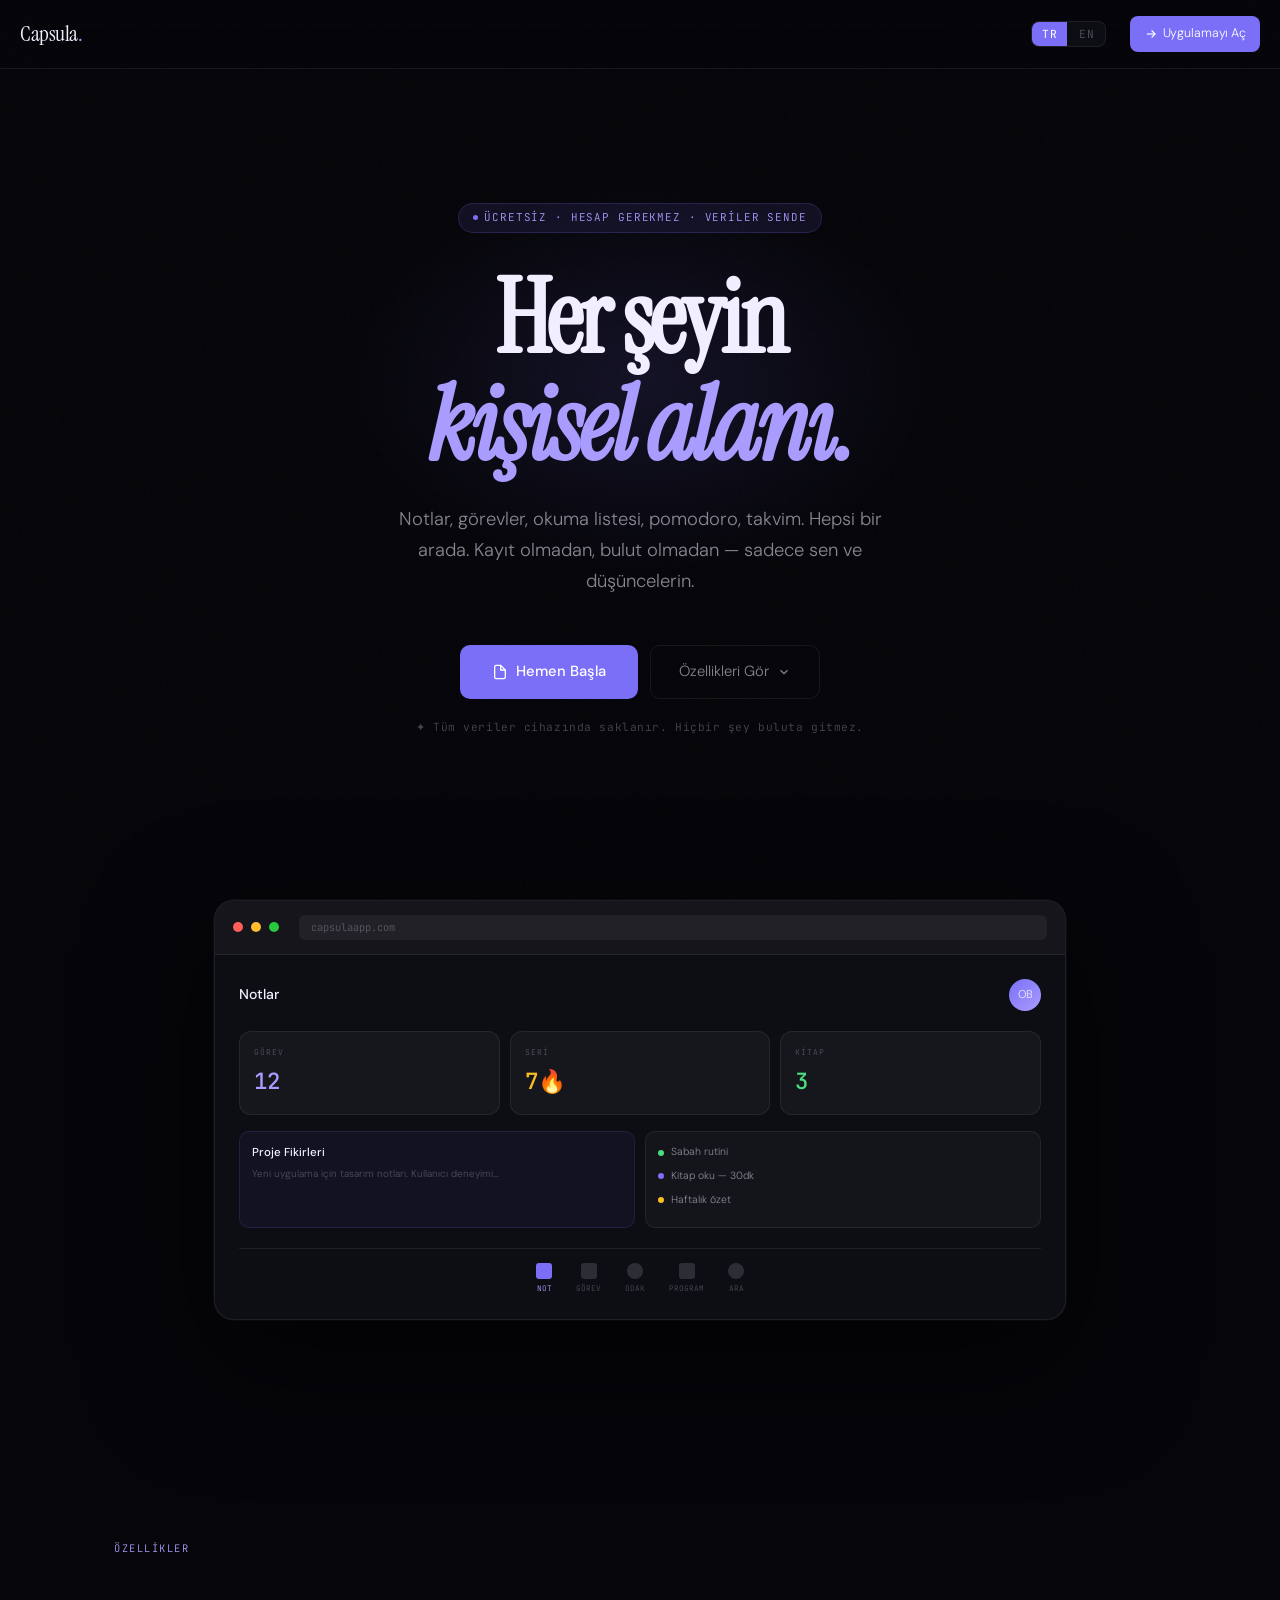
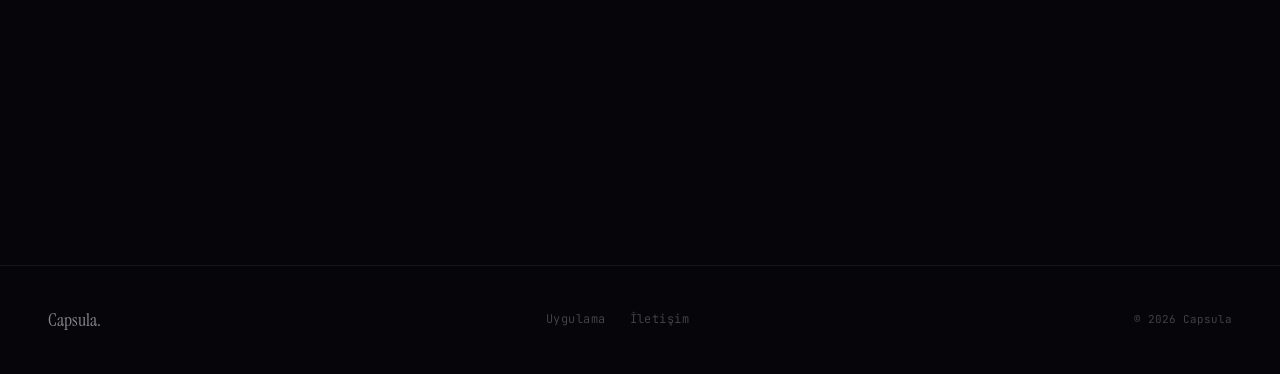
==== commit 02f46619: "Update index.html" ====
--- a/index.html
+++ b/index.html
@@ -5,6 +5,10 @@
 <meta name="viewport" content="width=device-width, initial-scale=1.0">
 <title>Capsula — Kişisel Alan</title>
 <meta name="description" content="Notlar, görevler, okuma, pomodoro. Her şey tek yerde. Hesap gerekmez.">
+<link rel="manifest" href="/app/manifest.json">
+<meta name="theme-color" content="#7c6ff7">
+<link rel="apple-touch-icon" sizes="192x192" href="/app/.icons/icon-192.png">
+<link rel="apple-touch-icon" sizes="512x512" href="/app/.icons/icon-512.png">
 <link rel="preconnect" href="https://fonts.googleapis.com">
 <link href="https://fonts.googleapis.com/css2?family=Instrument+Serif:ital@0;1&family=DM+Sans:wght@300;400;500&family=JetBrains+Mono:wght@300;400&display=swap" rel="stylesheet">
 <style>
@@ -530,12 +534,12 @@
   <div class="footer-logo">Capsula.</div>
   <div class="footer-links">
     <a href="app/index.html" data-tr="Uygulama" data-en="App">Uygulama</a>
-    <a href="mailto:onurbozkan472@gmail.com" data-tr="İletişim" data-en="Contact">İletişim</a>
+    <a href="/cdn-cgi/l/email-protection#630c0d1611010c1908020d57545123040e020a0f4d000c0e" data-tr="İletişim" data-en="Contact">İletişim</a>
   </div>
   <div class="footer-copy">© 2026 Capsula</div>
 </footer>
 
-<script>
+<script data-cfasync="false" src="/cdn-cgi/scripts/5c5dd728/cloudflare-static/email-decode.min.js"></script><script>
 // ── DİL SİSTEMİ ──
 let currentLang='tr';
 function setLang(lang){
@@ -559,9 +563,15 @@
 document.querySelectorAll('.reveal').forEach(el=>observer.observe(el));
 
 // ── SECTION TITLE İÇİNDEKİ <em> ──
-document.querySelectorAll('.section-title[data-tr], .privacy-title[data-tr]').forEach(el=>{
-  el.removeAttribute('data-tr');el.removeAttribute('data-en');
-});
+document.querySelectorAll('.sec
+
+// ── SERVICE WORKER KAYDI ──
+if ('serviceWorker' in navigator) {
+  window.addEventListener('load', () => {
+    navigator.serviceWorker.register('/app/service-worker.js')
+      .catch(err => console.warn('SW kayıt hatası:', err));
+  });
+}
 </script>
 </body>
-</html>
+</html>
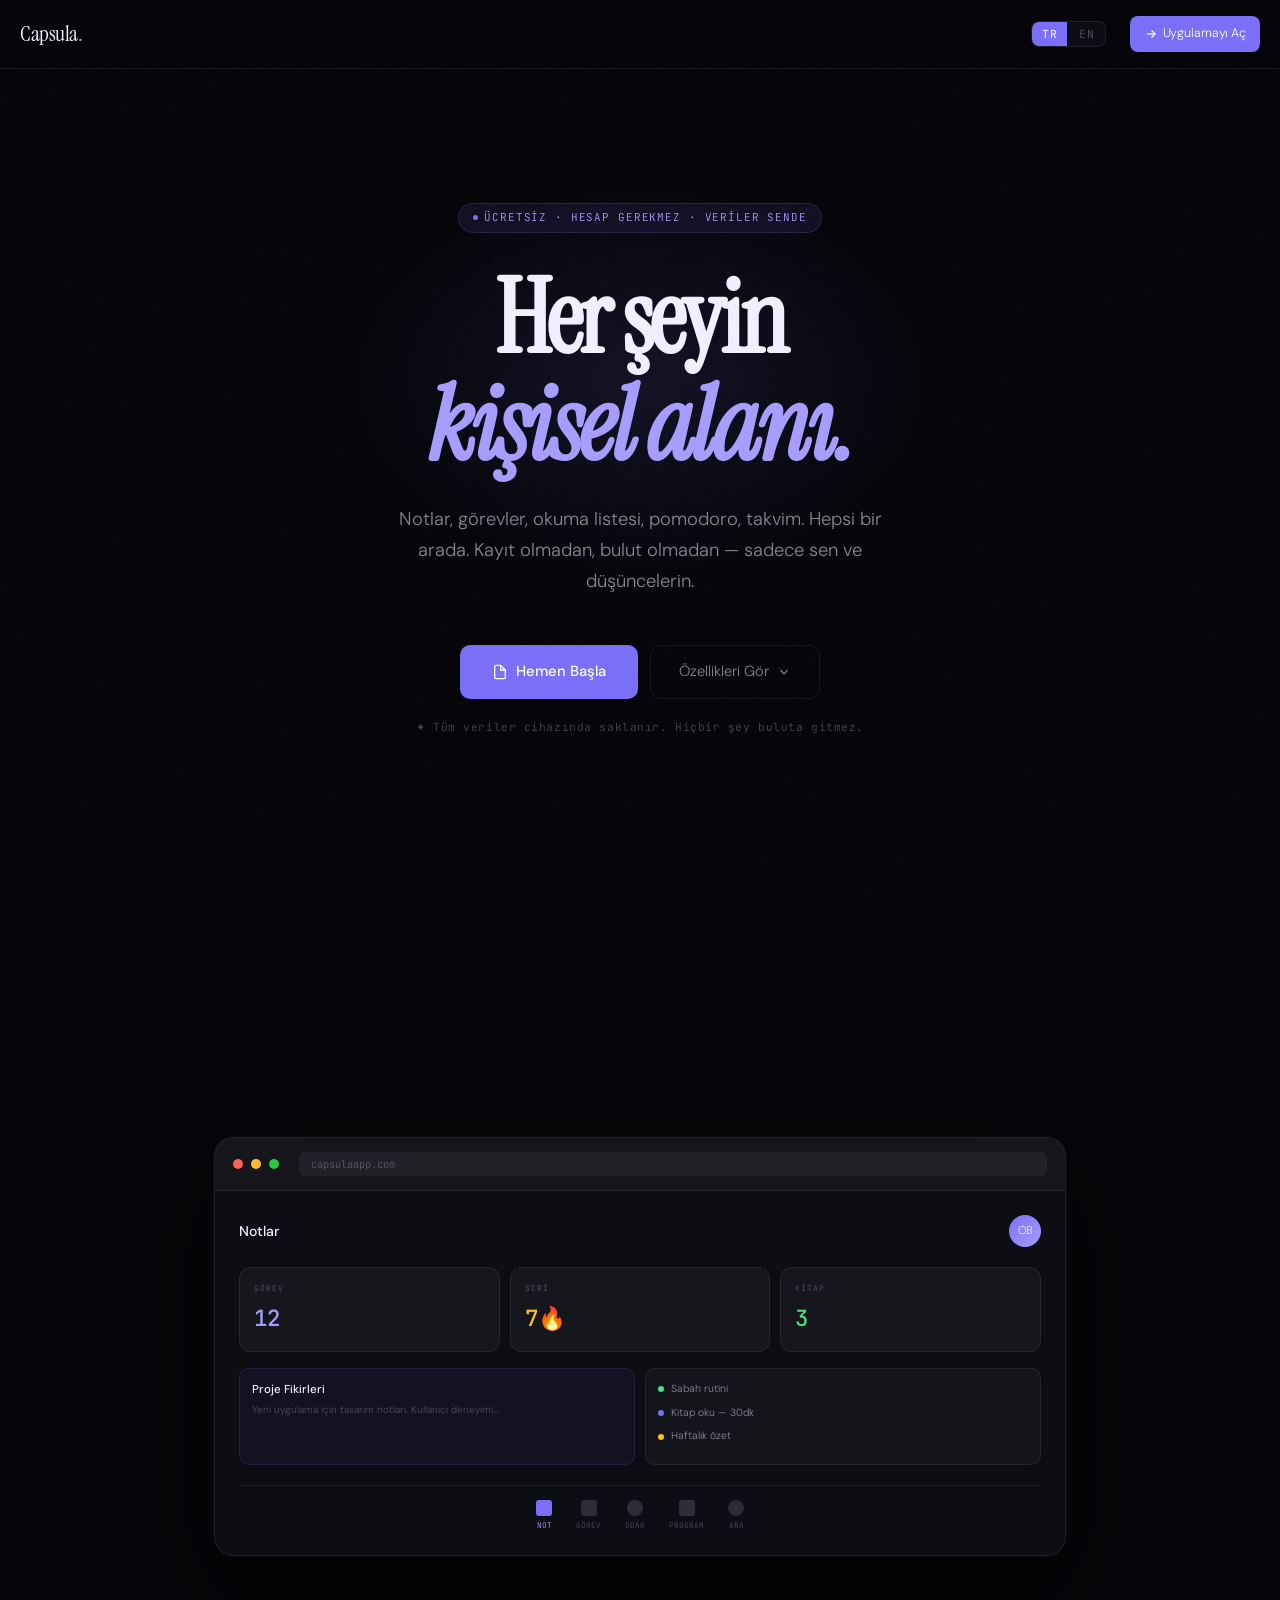
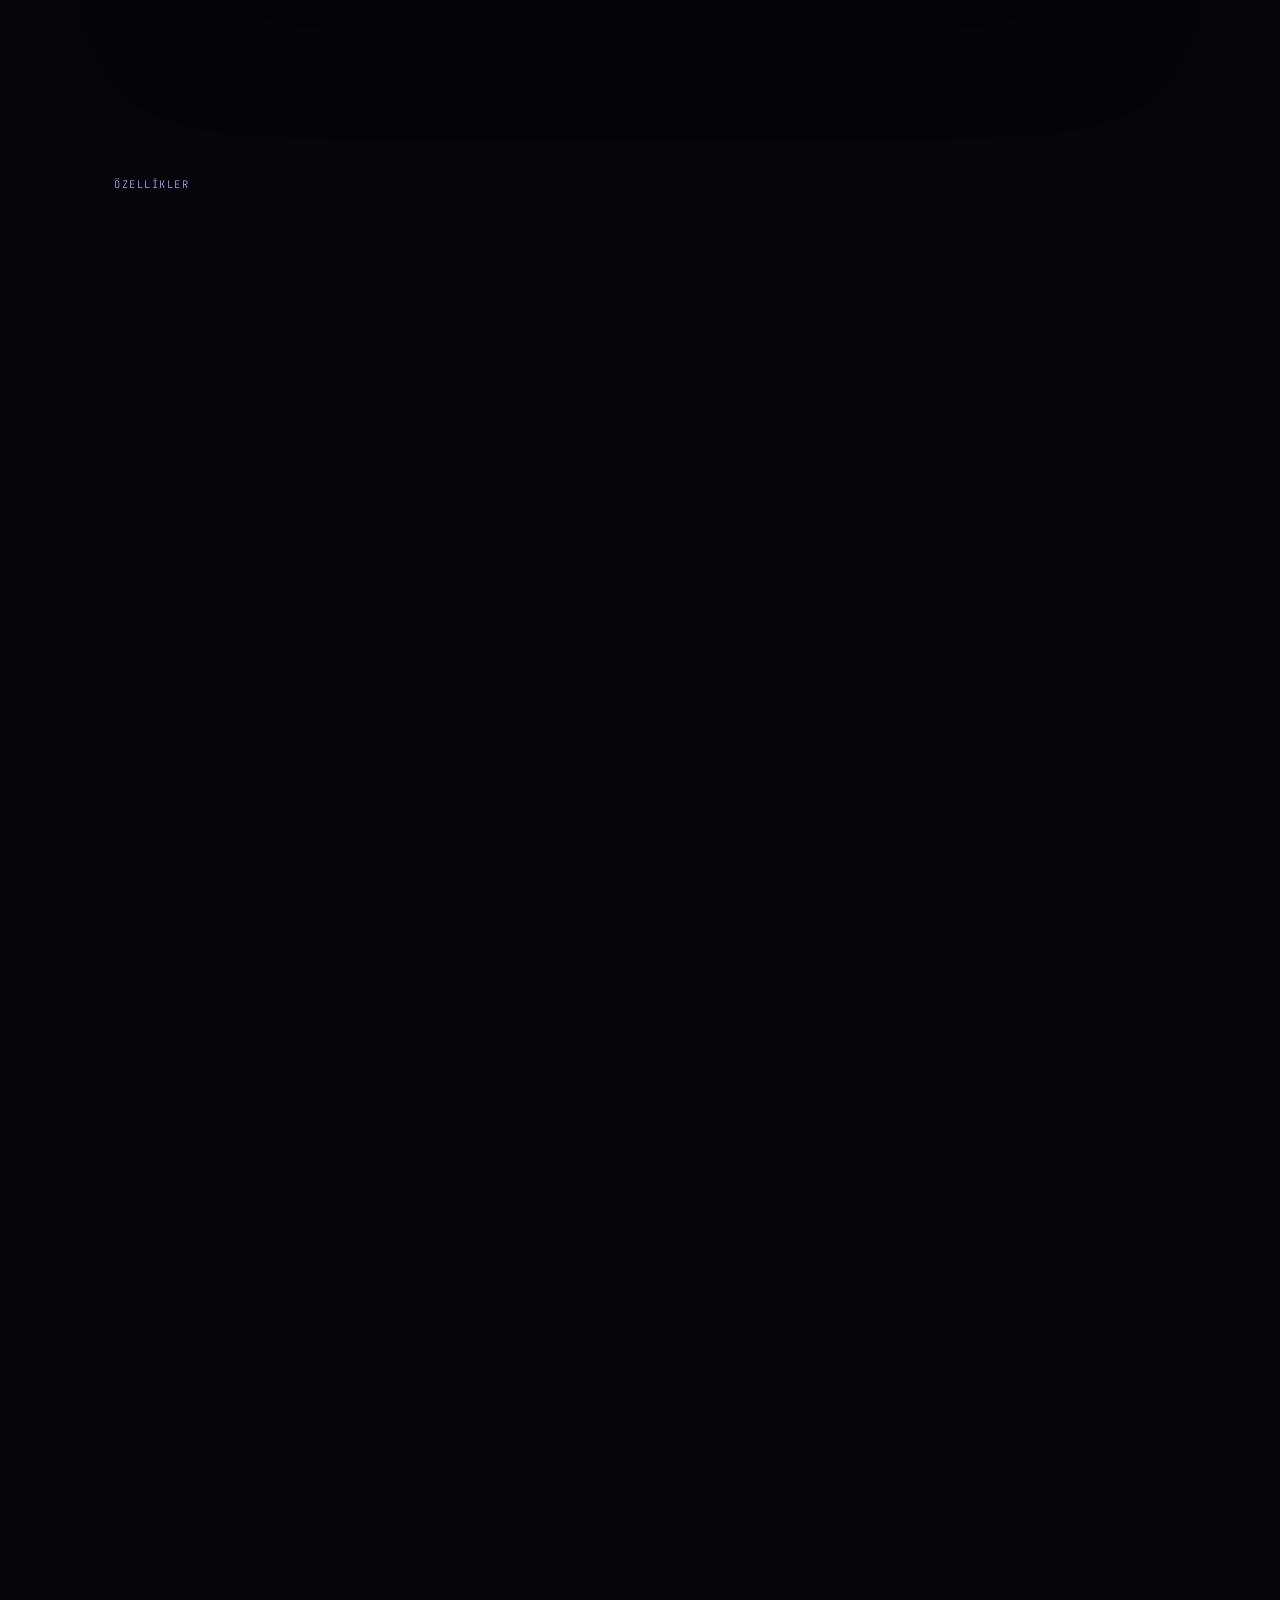
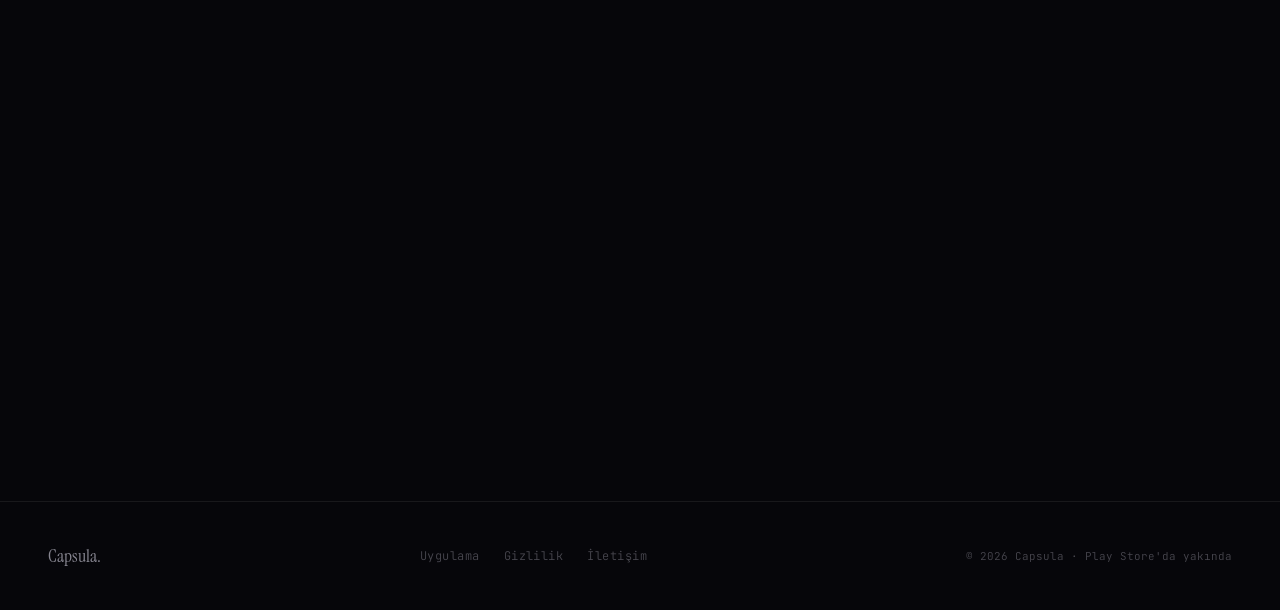
==== commit e05e7e5f: "Etiket filtre, SVG grafikler, landing page iyileştirme 1. Etiket Filtreleme: Notlar sayfasında tüm e" ====
--- a/index.html
+++ b/index.html
@@ -386,6 +386,56 @@
   </div>
   <p class="hero-note" data-tr="✦ Tüm veriler cihazında saklanır. Hiçbir şey buluta gitmez." data-en="✦ All data stored on your device. Nothing goes to the cloud.">✦ Tüm veriler cihazında saklanır. Hiçbir şey buluta gitmez.</p>
 </section>
+
+<!-- SOCIAL PROOF -->
+<div class="reveal" style="padding:0 24px 40px;max-width:800px;margin:0 auto;">
+  <div style="display:flex;align-items:center;justify-content:center;gap:24px;flex-wrap:wrap;">
+    <div style="display:flex;align-items:center;gap:8px;">
+      <div style="display:flex;">
+        <div style="width:28px;height:28px;border-radius:50%;background:linear-gradient(135deg,#7c6ff7,#f472b6);border:2px solid var(--bg);display:flex;align-items:center;justify-content:center;font-size:.6rem;color:#fff;">OB</div>
+        <div style="width:28px;height:28px;border-radius:50%;background:linear-gradient(135deg,#60a5fa,#818cf8);border:2px solid var(--bg);margin-left:-8px;display:flex;align-items:center;justify-content:center;font-size:.6rem;color:#fff;">AK</div>
+        <div style="width:28px;height:28px;border-radius:50%;background:linear-gradient(135deg,#4ade80,#22c55e);border:2px solid var(--bg);margin-left:-8px;display:flex;align-items:center;justify-content:center;font-size:.6rem;color:#fff;">EY</div>
+      </div>
+      <span style="font-size:.72rem;color:var(--text2);" data-tr="Kullanıcılar aktif" data-en="Active users">Kullanıcılar aktif</span>
+    </div>
+    <div style="width:1px;height:20px;background:var(--border);"></div>
+    <div style="display:flex;align-items:center;gap:6px;">
+      <span style="color:#fbbf24;">★★★★★</span>
+      <span style="font-size:.72rem;color:var(--text2);" data-tr="Play Store'da yakında" data-en="Coming soon to Play Store">Play Store'da yakında</span>
+    </div>
+    <div style="width:1px;height:20px;background:var(--border);"></div>
+    <div style="display:flex;align-items:center;gap:6px;">
+      <svg viewBox="0 0 24 24" fill="none" stroke="var(--easy)" stroke-width="2" style="width:16px;height:16px;"><path d="M12 22s8-4 8-10V5l-8-3-8 3v7c0 6 8 10 8 10z"/></svg>
+      <span style="font-size:.72rem;color:var(--text2);" data-tr="AES-256 şifreleme" data-en="AES-256 encryption">AES-256 şifreleme</span>
+    </div>
+  </div>
+</div>
+
+<!-- KEY FEATURES STRIP -->
+<div class="reveal" style="padding:0 24px 50px;max-width:900px;margin:0 auto;">
+  <div style="display:grid;grid-template-columns:repeat(4,1fr);gap:12px;">
+    <div style="background:var(--bg2);border:1px solid var(--border);border-radius:14px;padding:16px;text-align:center;">
+      <div style="font-size:1.6rem;margin-bottom:6px;">📋</div>
+      <div style="font-size:.78rem;font-weight:500;color:var(--text);" data-tr="Görevler" data-en="Tasks">Görevler</div>
+      <div style="font-size:.58rem;color:var(--text3);margin-top:3px;" data-tr="Alt görevler + tekrar" data-en="Subtasks + repeat">Alt görevler + tekrar</div>
+    </div>
+    <div style="background:var(--bg2);border:1px solid var(--border);border-radius:14px;padding:16px;text-align:center;">
+      <div style="font-size:1.6rem;margin-bottom:6px;">📝</div>
+      <div style="font-size:.78rem;font-weight:500;color:var(--text);" data-tr="Notlar" data-en="Notes">Notlar</div>
+      <div style="font-size:.58rem;color:var(--text3);margin-top:3px;" data-tr="Şablonlar + medya" data-en="Templates + media">Şablonlar + medya</div>
+    </div>
+    <div style="background:var(--bg2);border:1px solid var(--border);border-radius:14px;padding:16px;text-align:center;">
+      <div style="font-size:1.6rem;margin-bottom:6px;">🍅</div>
+      <div style="font-size:.78rem;font-weight:500;color:var(--text);" data-tr="Pomodoro" data-en="Pomodoro">Pomodoro</div>
+      <div style="font-size:.58rem;color:var(--text3);margin-top:3px;" data-tr="5 saat stili" data-en="5 clock styles">5 saat stili</div>
+    </div>
+    <div style="background:var(--bg2);border:1px solid var(--border);border-radius:14px;padding:16px;text-align:center;">
+      <div style="font-size:1.6rem;margin-bottom:6px;">💪</div>
+      <div style="font-size:.78rem;font-weight:500;color:var(--text);" data-tr="Alışkanlıklar" data-en="Habits">Alışkanlıklar</div>
+      <div style="font-size:.58rem;color:var(--text3);margin-top:3px;" data-tr="Streak takibi" data-en="Streak tracking">Streak takibi</div>
+    </div>
+  </div>
+</div>
 
 <!-- APP PREVIEW -->
 <div class="preview-wrap reveal">
@@ -534,9 +584,10 @@
   <div class="footer-logo">Capsula.</div>
   <div class="footer-links">
     <a href="app/index.html" data-tr="Uygulama" data-en="App">Uygulama</a>
-    <a href="/cdn-cgi/l/email-protection#630c0d1611010c1908020d57545123040e020a0f4d000c0e" data-tr="İletişim" data-en="Contact">İletişim</a>
-  </div>
-  <div class="footer-copy">© 2026 Capsula</div>
+    <a href="privacy.html" data-tr="Gizlilik" data-en="Privacy">Gizlilik</a>
+    <a href="mailto:Onurbozkan472@gmail.com" data-tr="İletişim" data-en="Contact">İletişim</a>
+  </div>
+  <div class="footer-copy">© 2026 Capsula · <span data-tr="Play Store'da yakında" data-en="Coming soon to Play Store">Play Store'da yakında</span></div>
 </footer>
 
 <script data-cfasync="false" src="/cdn-cgi/scripts/5c5dd728/cloudflare-static/email-decode.min.js"></script><script>
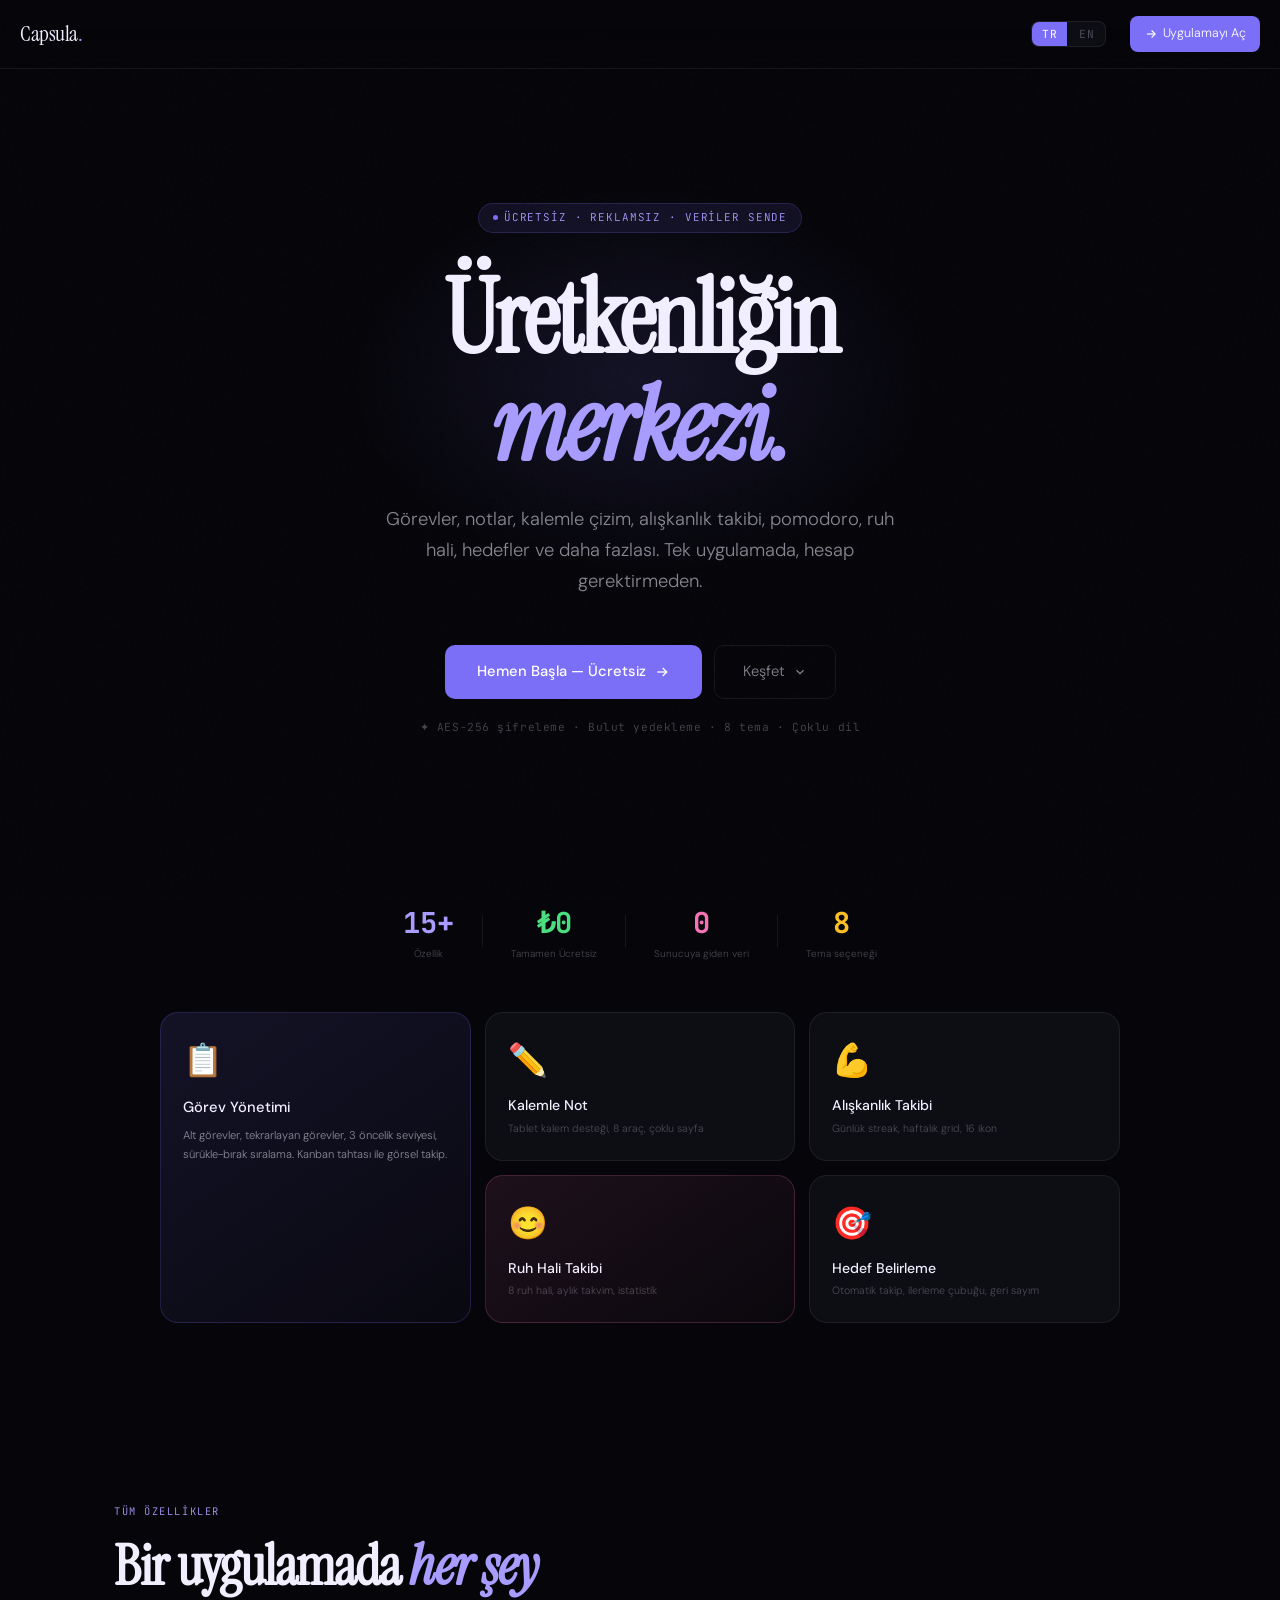
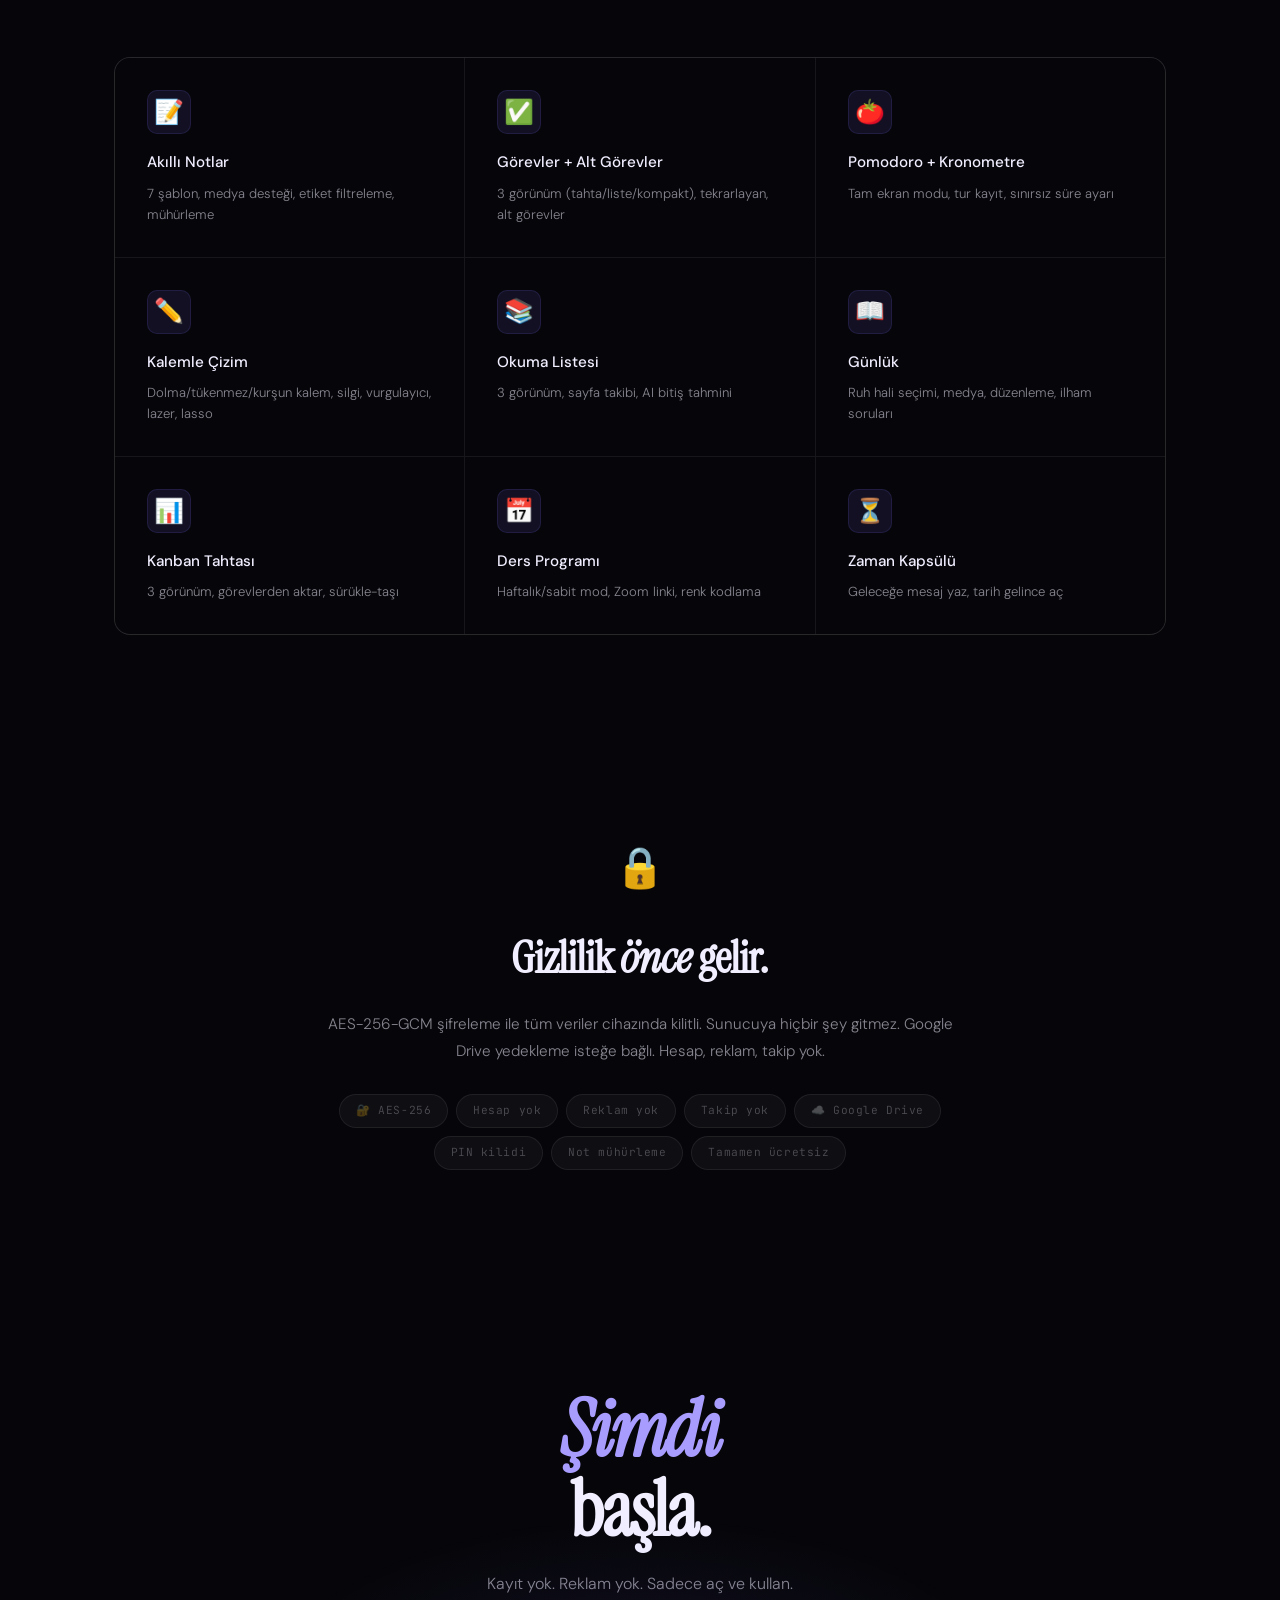
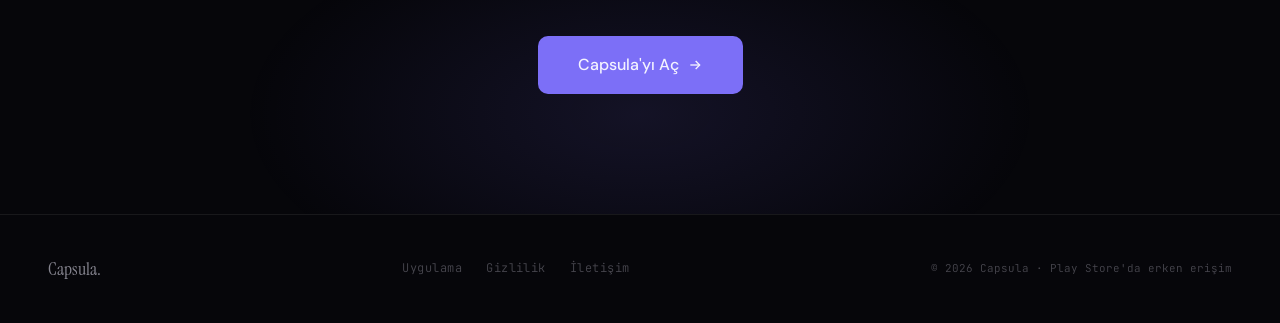
==== commit ec855b0b: "Landing page tamamen yeniden tasarlandı - Hero: "Üretkenliğin merkezi" — tüm yeni özellikler vurgula" ====
--- a/index.html
+++ b/index.html
@@ -338,6 +338,7 @@
   .privacy-section{padding:60px 20px;}
   .cta-section{padding:70px 20px;}
   .features-grid{grid-template-columns:1fr;}
+  [style*="grid-template-columns:repeat(3"]{grid-template-columns:1fr!important;}
   footer{flex-direction:column;text-align:center;padding:28px 20px;}
   .footer-links{justify-content:center;}
 }
@@ -353,7 +354,7 @@
       <button class="active" onclick="setLang('tr')" id="btn-tr">TR</button>
       <button onclick="setLang('en')" id="btn-en">EN</button>
     </div>
-    <a href="app/index.html" class="nav-cta" data-tr="Uygulamayı Aç" data-en="Open App">
+    <a href="app/index.html" class="nav-cta">
       <svg viewBox="0 0 24 24" fill="none" stroke="currentColor" stroke-width="2" style="width:14px;height:14px;"><polyline points="5 12 19 12"/><polyline points="13 6 19 12 13 18"/></svg>
       <span data-tr="Uygulamayı Aç" data-en="Open App">Uygulamayı Aç</span>
     </a>
@@ -365,203 +366,119 @@
   <div class="hero-glow"></div>
   <div class="hero-badge">
     <span class="hero-badge-dot"></span>
-    <span data-tr="Ücretsiz · Hesap gerekmez · Veriler sende" data-en="Free · No account needed · Your data stays with you">Ücretsiz · Hesap gerekmez · Veriler sende</span>
+    <span data-tr="Ücretsiz · Reklamsız · Veriler sende" data-en="Free · No ads · Your data stays with you">Ücretsiz · Reklamsız · Veriler sende</span>
   </div>
   <h1 class="hero-title">
-    <span data-tr="Her şeyin" data-en="Everything">Her şeyin</span><br>
-    <em><span data-tr="kişisel alanı." data-en="in one place.">kişisel alanı.</span></em>
+    <span data-tr="Üretkenliğin" data-en="Your productivity">Üretkenliğin</span><br>
+    <em><span data-tr="merkezi." data-en="hub.">merkezi.</span></em>
   </h1>
-  <p class="hero-sub" data-tr="Notlar, görevler, okuma listesi, pomodoro, takvim. Hepsi bir arada. Kayıt olmadan, bulut olmadan — sadece sen ve düşüncelerin." data-en="Notes, tasks, reading list, pomodoro, calendar. All in one place. No sign-up, no cloud — just you and your thoughts.">
-    Notlar, görevler, okuma listesi, pomodoro, takvim. Hepsi bir arada. Kayıt olmadan, bulut olmadan — sadece sen ve düşüncelerin.
+  <p class="hero-sub" data-tr="Görevler, notlar, kalemle çizim, alışkanlık takibi, pomodoro, ruh hali, hedefler ve daha fazlası. Tek uygulamada, hesap gerektirmeden." data-en="Tasks, notes, handwriting, habit tracking, pomodoro, mood tracker, goals and more. One app, no account needed.">
+    Görevler, notlar, kalemle çizim, alışkanlık takibi, pomodoro, ruh hali, hedefler ve daha fazlası. Tek uygulamada, hesap gerektirmeden.
   </p>
   <div class="hero-actions">
     <a href="app/index.html" class="btn-primary">
-      <svg viewBox="0 0 24 24" fill="none" stroke="currentColor" stroke-width="2" style="width:16px;height:16px;"><path d="M13 2H6a2 2 0 0 0-2 2v16a2 2 0 0 0 2 2h12a2 2 0 0 0 2-2V9z"/><polyline points="13 2 13 9 20 9"/></svg>
-      <span data-tr="Hemen Başla" data-en="Get Started">Hemen Başla</span>
+      <span data-tr="Hemen Başla — Ücretsiz" data-en="Get Started — Free">Hemen Başla — Ücretsiz</span>
+      <svg viewBox="0 0 24 24" fill="none" stroke="currentColor" stroke-width="2" style="width:16px;height:16px;"><polyline points="5 12 19 12"/><polyline points="13 6 19 12 13 18"/></svg>
     </a>
     <a href="#features" class="btn-secondary">
-      <span data-tr="Özellikleri Gör" data-en="See Features">Özellikleri Gör</span>
+      <span data-tr="Keşfet" data-en="Explore">Keşfet</span>
       <svg viewBox="0 0 24 24" fill="none" stroke="currentColor" stroke-width="2" style="width:14px;height:14px;"><polyline points="6 9 12 15 18 9"/></svg>
     </a>
   </div>
-  <p class="hero-note" data-tr="✦ Tüm veriler cihazında saklanır. Hiçbir şey buluta gitmez." data-en="✦ All data stored on your device. Nothing goes to the cloud.">✦ Tüm veriler cihazında saklanır. Hiçbir şey buluta gitmez.</p>
+  <p class="hero-note" data-tr="✦ AES-256 şifreleme · Bulut yedekleme · 8 tema · Çoklu dil" data-en="✦ AES-256 encryption · Cloud backup · 8 themes · Multi-language">✦ AES-256 şifreleme · Bulut yedekleme · 8 tema · Çoklu dil</p>
 </section>
 
-<!-- SOCIAL PROOF -->
-<div class="reveal" style="padding:0 24px 40px;max-width:800px;margin:0 auto;">
-  <div style="display:flex;align-items:center;justify-content:center;gap:24px;flex-wrap:wrap;">
-    <div style="display:flex;align-items:center;gap:8px;">
-      <div style="display:flex;">
-        <div style="width:28px;height:28px;border-radius:50%;background:linear-gradient(135deg,#7c6ff7,#f472b6);border:2px solid var(--bg);display:flex;align-items:center;justify-content:center;font-size:.6rem;color:#fff;">OB</div>
-        <div style="width:28px;height:28px;border-radius:50%;background:linear-gradient(135deg,#60a5fa,#818cf8);border:2px solid var(--bg);margin-left:-8px;display:flex;align-items:center;justify-content:center;font-size:.6rem;color:#fff;">AK</div>
-        <div style="width:28px;height:28px;border-radius:50%;background:linear-gradient(135deg,#4ade80,#22c55e);border:2px solid var(--bg);margin-left:-8px;display:flex;align-items:center;justify-content:center;font-size:.6rem;color:#fff;">EY</div>
-      </div>
-      <span style="font-size:.72rem;color:var(--text2);" data-tr="Kullanıcılar aktif" data-en="Active users">Kullanıcılar aktif</span>
-    </div>
-    <div style="width:1px;height:20px;background:var(--border);"></div>
-    <div style="display:flex;align-items:center;gap:6px;">
-      <span style="color:#fbbf24;">★★★★★</span>
-      <span style="font-size:.72rem;color:var(--text2);" data-tr="Play Store'da yakında" data-en="Coming soon to Play Store">Play Store'da yakında</span>
-    </div>
-    <div style="width:1px;height:20px;background:var(--border);"></div>
-    <div style="display:flex;align-items:center;gap:6px;">
-      <svg viewBox="0 0 24 24" fill="none" stroke="var(--easy)" stroke-width="2" style="width:16px;height:16px;"><path d="M12 22s8-4 8-10V5l-8-3-8 3v7c0 6 8 10 8 10z"/></svg>
-      <span style="font-size:.72rem;color:var(--text2);" data-tr="AES-256 şifreleme" data-en="AES-256 encryption">AES-256 şifreleme</span>
+<!-- TRUST BAR -->
+<div class="reveal" style="padding:0 24px 50px;max-width:800px;margin:0 auto;">
+  <div style="display:flex;align-items:center;justify-content:center;gap:28px;flex-wrap:wrap;">
+    <div style="text-align:center;">
+      <div style="font-size:1.8rem;font-weight:700;color:var(--accent2);font-family:'JetBrains Mono',monospace;">15+</div>
+      <div style="font-size:.62rem;color:var(--text3);" data-tr="Özellik" data-en="Features">Özellik</div>
+    </div>
+    <div style="width:1px;height:32px;background:var(--border);"></div>
+    <div style="text-align:center;">
+      <div style="font-size:1.8rem;font-weight:700;color:#4ade80;font-family:'JetBrains Mono',monospace;">₺0</div>
+      <div style="font-size:.62rem;color:var(--text3);" data-tr="Tamamen Ücretsiz" data-en="Completely Free">Tamamen Ücretsiz</div>
+    </div>
+    <div style="width:1px;height:32px;background:var(--border);"></div>
+    <div style="text-align:center;">
+      <div style="font-size:1.8rem;font-weight:700;color:#f472b6;font-family:'JetBrains Mono',monospace;">0</div>
+      <div style="font-size:.62rem;color:var(--text3);" data-tr="Sunucuya giden veri" data-en="Data sent to servers">Sunucuya giden veri</div>
+    </div>
+    <div style="width:1px;height:32px;background:var(--border);"></div>
+    <div style="text-align:center;">
+      <div style="font-size:1.8rem;font-weight:700;color:#fbbf24;font-family:'JetBrains Mono',monospace;">8</div>
+      <div style="font-size:.62rem;color:var(--text3);" data-tr="Tema seçeneği" data-en="Theme options">Tema seçeneği</div>
     </div>
   </div>
 </div>
 
-<!-- KEY FEATURES STRIP -->
-<div class="reveal" style="padding:0 24px 50px;max-width:900px;margin:0 auto;">
-  <div style="display:grid;grid-template-columns:repeat(4,1fr);gap:12px;">
-    <div style="background:var(--bg2);border:1px solid var(--border);border-radius:14px;padding:16px;text-align:center;">
-      <div style="font-size:1.6rem;margin-bottom:6px;">📋</div>
-      <div style="font-size:.78rem;font-weight:500;color:var(--text);" data-tr="Görevler" data-en="Tasks">Görevler</div>
-      <div style="font-size:.58rem;color:var(--text3);margin-top:3px;" data-tr="Alt görevler + tekrar" data-en="Subtasks + repeat">Alt görevler + tekrar</div>
-    </div>
-    <div style="background:var(--bg2);border:1px solid var(--border);border-radius:14px;padding:16px;text-align:center;">
-      <div style="font-size:1.6rem;margin-bottom:6px;">📝</div>
-      <div style="font-size:.78rem;font-weight:500;color:var(--text);" data-tr="Notlar" data-en="Notes">Notlar</div>
-      <div style="font-size:.58rem;color:var(--text3);margin-top:3px;" data-tr="Şablonlar + medya" data-en="Templates + media">Şablonlar + medya</div>
-    </div>
-    <div style="background:var(--bg2);border:1px solid var(--border);border-radius:14px;padding:16px;text-align:center;">
-      <div style="font-size:1.6rem;margin-bottom:6px;">🍅</div>
-      <div style="font-size:.78rem;font-weight:500;color:var(--text);" data-tr="Pomodoro" data-en="Pomodoro">Pomodoro</div>
-      <div style="font-size:.58rem;color:var(--text3);margin-top:3px;" data-tr="5 saat stili" data-en="5 clock styles">5 saat stili</div>
-    </div>
-    <div style="background:var(--bg2);border:1px solid var(--border);border-radius:14px;padding:16px;text-align:center;">
-      <div style="font-size:1.6rem;margin-bottom:6px;">💪</div>
-      <div style="font-size:.78rem;font-weight:500;color:var(--text);" data-tr="Alışkanlıklar" data-en="Habits">Alışkanlıklar</div>
-      <div style="font-size:.58rem;color:var(--text3);margin-top:3px;" data-tr="Streak takibi" data-en="Streak tracking">Streak takibi</div>
+<!-- HERO FEATURES GRID -->
+<div class="reveal" style="padding:0 20px 80px;max-width:1000px;margin:0 auto;">
+  <div style="display:grid;grid-template-columns:repeat(3,1fr);gap:14px;">
+    <div style="background:linear-gradient(145deg,rgba(124,111,247,.12),rgba(124,111,247,.03));border:1px solid rgba(124,111,247,.2);border-radius:18px;padding:22px;grid-row:span 2;">
+      <div style="font-size:2rem;margin-bottom:10px;">📋</div>
+      <div style="font-size:.92rem;font-weight:500;color:var(--text);margin-bottom:6px;" data-tr="Görev Yönetimi" data-en="Task Management">Görev Yönetimi</div>
+      <div style="font-size:.7rem;color:var(--text2);line-height:1.7;" data-tr="Alt görevler, tekrarlayan görevler, 3 öncelik seviyesi, sürükle-bırak sıralama. Kanban tahtası ile görsel takip." data-en="Subtasks, recurring tasks, 3 priority levels, drag-and-drop sorting. Visual tracking with Kanban board.">Alt görevler, tekrarlayan görevler, 3 öncelik seviyesi, sürükle-bırak sıralama. Kanban tahtası ile görsel takip.</div>
+    </div>
+    <div style="background:var(--bg2);border:1px solid var(--border);border-radius:18px;padding:22px;">
+      <div style="font-size:2rem;margin-bottom:8px;">✏️</div>
+      <div style="font-size:.88rem;font-weight:500;color:var(--text);margin-bottom:4px;" data-tr="Kalemle Not" data-en="Handwriting">Kalemle Not</div>
+      <div style="font-size:.66rem;color:var(--text3);" data-tr="Tablet kalem desteği, 8 araç, çoklu sayfa" data-en="Stylus support, 8 tools, multiple pages">Tablet kalem desteği, 8 araç, çoklu sayfa</div>
+    </div>
+    <div style="background:var(--bg2);border:1px solid var(--border);border-radius:18px;padding:22px;">
+      <div style="font-size:2rem;margin-bottom:8px;">💪</div>
+      <div style="font-size:.88rem;font-weight:500;color:var(--text);margin-bottom:4px;" data-tr="Alışkanlık Takibi" data-en="Habit Tracker">Alışkanlık Takibi</div>
+      <div style="font-size:.66rem;color:var(--text3);" data-tr="Günlük streak, haftalık grid, 16 ikon" data-en="Daily streak, weekly grid, 16 icons">Günlük streak, haftalık grid, 16 ikon</div>
+    </div>
+    <div style="background:linear-gradient(145deg,rgba(244,114,182,.1),rgba(244,114,182,.02));border:1px solid rgba(244,114,182,.2);border-radius:18px;padding:22px;">
+      <div style="font-size:2rem;margin-bottom:8px;">😊</div>
+      <div style="font-size:.88rem;font-weight:500;color:var(--text);margin-bottom:4px;" data-tr="Ruh Hali Takibi" data-en="Mood Tracker">Ruh Hali Takibi</div>
+      <div style="font-size:.66rem;color:var(--text3);" data-tr="8 ruh hali, aylık takvim, istatistik" data-en="8 moods, monthly calendar, statistics">8 ruh hali, aylık takvim, istatistik</div>
+    </div>
+    <div style="background:var(--bg2);border:1px solid var(--border);border-radius:18px;padding:22px;">
+      <div style="font-size:2rem;margin-bottom:8px;">🎯</div>
+      <div style="font-size:.88rem;font-weight:500;color:var(--text);margin-bottom:4px;" data-tr="Hedef Belirleme" data-en="Goal Setting">Hedef Belirleme</div>
+      <div style="font-size:.66rem;color:var(--text3);" data-tr="Otomatik takip, ilerleme çubuğu, geri sayım" data-en="Auto tracking, progress bar, countdown">Otomatik takip, ilerleme çubuğu, geri sayım</div>
     </div>
   </div>
 </div>
 
-<!-- APP PREVIEW -->
-<div class="preview-wrap reveal">
-  <div class="preview-frame">
-    <div class="preview-bar">
-      <div class="preview-dot"></div>
-      <div class="preview-dot"></div>
-      <div class="preview-dot"></div>
-      <div class="preview-url">capsulaapp.com</div>
-    </div>
-    <div class="preview-body">
-      <div class="sim-header">
-        <span class="sim-title" data-tr="Notlar" data-en="Notes">Notlar</span>
-        <div class="sim-avatar">OB</div>
-      </div>
-      <div class="sim-grid">
-        <div class="sim-card">
-          <div class="sim-card-label" data-tr="Görev" data-en="Tasks">Görev</div>
-          <div class="sim-card-val accent">12</div>
-        </div>
-        <div class="sim-card">
-          <div class="sim-card-label" data-tr="Seri" data-en="Streak">Seri</div>
-          <div class="sim-card-val amber">7🔥</div>
-        </div>
-        <div class="sim-card">
-          <div class="sim-card-label" data-tr="Kitap" data-en="Books">Kitap</div>
-          <div class="sim-card-val green">3</div>
-        </div>
-      </div>
-      <div class="sim-row">
-        <div class="sim-note">
-          <div class="sim-note-title" data-tr="Proje Fikirleri" data-en="Project Ideas">Proje Fikirleri</div>
-          <div class="sim-note-text" data-tr="Yeni uygulama için tasarım notları. Kullanıcı deneyimi..." data-en="Design notes for new app. User experience flow...">Yeni uygulama için tasarım notları. Kullanıcı deneyimi...</div>
-        </div>
-        <div class="sim-todo">
-          <div class="sim-todo-item"><div class="sim-todo-dot" style="background:#4ade80;"></div><span data-tr="Sabah rutini" data-en="Morning routine">Sabah rutini</span></div>
-          <div class="sim-todo-item"><div class="sim-todo-dot" style="background:#7c6ff7;"></div><span data-tr="Kitap oku — 30dk" data-en="Read book — 30min">Kitap oku — 30dk</span></div>
-          <div class="sim-todo-item"><div class="sim-todo-dot" style="background:#fbbf24;"></div><span data-tr="Haftalık özet" data-en="Weekly review">Haftalık özet</span></div>
-        </div>
-      </div>
-      <div class="sim-nav">
-        <div class="sim-nav-item active"><div class="sim-nav-icon"></div><span>NOT</span></div>
-        <div class="sim-nav-item"><div class="sim-nav-icon"></div><span data-tr="GÖREV" data-en="TASK">GÖREV</span></div>
-        <div class="sim-nav-item"><div class="sim-nav-icon" style="border-radius:50%;"></div><span>ODAK</span></div>
-        <div class="sim-nav-item"><div class="sim-nav-icon"></div><span data-tr="PROGRAM" data-en="SCHED.">PROGRAM</span></div>
-        <div class="sim-nav-item"><div class="sim-nav-icon" style="border-radius:50%;"></div><span>ARA</span></div>
-      </div>
-    </div>
-  </div>
-</div>
-
-<!-- FEATURES -->
+<!-- ALL FEATURES -->
 <section class="section" id="features">
-  <div class="section-label" data-tr="Özellikler" data-en="Features">Özellikler</div>
-  <h2 class="section-title reveal" data-tr="Sana lazım olan <em>her şey</em>" data-en="Everything you <em>need</em>">Sana lazım olan <em>her şey</em></h2>
+  <div class="section-label" data-tr="Tüm Özellikler" data-en="All Features">Tüm Özellikler</div>
+  <h2 class="section-title reveal" data-tr="Bir uygulamada <em>her şey</em>" data-en="Everything in <em>one app</em>">Bir uygulamada <em>her şey</em></h2>
   <div class="features-grid reveal">
-    <div class="feature">
-      <div class="feature-icon">📝</div>
-      <div class="feature-title" data-tr="Akıllı Notlar" data-en="Smart Notes">Akıllı Notlar</div>
-      <div class="feature-desc" data-tr="Fotoğraf, video, ses ekleyebileceğin zengin içerikli notlar. Etiketler ve hızlı arama." data-en="Rich notes with photos, video, audio. Tags and quick search.">Fotoğraf, video, ses ekleyebileceğin zengin içerikli notlar. Etiketler ve hızlı arama.</div>
-    </div>
-    <div class="feature">
-      <div class="feature-icon">✅</div>
-      <div class="feature-title" data-tr="Görev Takibi" data-en="Task Tracking">Görev Takibi</div>
-      <div class="feature-desc" data-tr="Kolay/Orta/Zor kategoriler, tekrarlayan görevler, takvime sürükle-bırak." data-en="Easy/Medium/Hard categories, recurring tasks, drag to calendar.">Kolay/Orta/Zor kategoriler, tekrarlayan görevler, takvime sürükle-bırak.</div>
-    </div>
-    <div class="feature">
-      <div class="feature-icon">🍅</div>
-      <div class="feature-title" data-tr="Pomodoro Odak" data-en="Pomodoro Focus">Pomodoro Odak</div>
-      <div class="feature-desc" data-tr="5 farklı saat stili, ayarlanabilir süreler, görev bağlantısı." data-en="5 clock styles, customizable durations, task linking.">5 farklı saat stili, ayarlanabilir süreler, görev bağlantısı.</div>
-    </div>
-    <div class="feature">
-      <div class="feature-icon">📚</div>
-      <div class="feature-title" data-tr="Okuma Listesi" data-en="Reading List">Okuma Listesi</div>
-      <div class="feature-desc" data-tr="Sayfa takibi, ilerleme çubuğu ve okuma hızına göre bitiş tahmini." data-en="Page tracking, progress bar, and finish date prediction based on your reading speed.">Sayfa takibi, ilerleme çubuğu ve okuma hızına göre bitiş tahmini.</div>
-    </div>
-    <div class="feature">
-      <div class="feature-icon">📅</div>
-      <div class="feature-title" data-tr="Ders Programı" data-en="Class Schedule">Ders Programı</div>
-      <div class="feature-desc" data-tr="Haftalık veya sabit mod. Ders linki, saat, açıklama. Pazar bildirimi." data-en="Weekly or fixed mode. Class link, time, notes. Sunday reminders.">Haftalık veya sabit mod. Ders linki, saat, açıklama. Pazar bildirimi.</div>
-    </div>
-    <div class="feature">
-      <div class="feature-icon">📊</div>
-      <div class="feature-title" data-tr="İstatistikler" data-en="Statistics">İstatistikler</div>
-      <div class="feature-desc" data-tr="30 günlük aktivite grafiği, seri takibi, okuma analizi ve kişisel içgörüler." data-en="30-day activity graph, streak tracking, reading analysis and personal insights.">30 günlük aktivite grafiği, seri takibi, okuma analizi ve kişisel içgörüler.</div>
-    </div>
+    <div class="feature"><div class="feature-icon">📝</div><div class="feature-title" data-tr="Akıllı Notlar" data-en="Smart Notes">Akıllı Notlar</div><div class="feature-desc" data-tr="7 şablon, medya desteği, etiket filtreleme, mühürleme" data-en="7 templates, media support, tag filtering, sealing">7 şablon, medya desteği, etiket filtreleme, mühürleme</div></div>
+    <div class="feature"><div class="feature-icon">✅</div><div class="feature-title" data-tr="Görevler + Alt Görevler" data-en="Tasks + Subtasks">Görevler + Alt Görevler</div><div class="feature-desc" data-tr="3 görünüm (tahta/liste/kompakt), tekrarlayan, alt görevler" data-en="3 views (board/list/compact), recurring, subtasks">3 görünüm (tahta/liste/kompakt), tekrarlayan, alt görevler</div></div>
+    <div class="feature"><div class="feature-icon">🍅</div><div class="feature-title" data-tr="Pomodoro + Kronometre" data-en="Pomodoro + Stopwatch">Pomodoro + Kronometre</div><div class="feature-desc" data-tr="Tam ekran modu, tur kayıt, sınırsız süre ayarı" data-en="Fullscreen mode, lap recording, unlimited duration">Tam ekran modu, tur kayıt, sınırsız süre ayarı</div></div>
+    <div class="feature"><div class="feature-icon">✏️</div><div class="feature-title" data-tr="Kalemle Çizim" data-en="Handwriting">Kalemle Çizim</div><div class="feature-desc" data-tr="Dolma/tükenmez/kurşun kalem, silgi, vurgulayıcı, lazer, lasso" data-en="Fountain/ballpoint/pencil, eraser, highlighter, laser, lasso">Dolma/tükenmez/kurşun kalem, silgi, vurgulayıcı, lazer, lasso</div></div>
+    <div class="feature"><div class="feature-icon">📚</div><div class="feature-title" data-tr="Okuma Listesi" data-en="Reading List">Okuma Listesi</div><div class="feature-desc" data-tr="3 görünüm, sayfa takibi, AI bitiş tahmini" data-en="3 views, page tracking, AI finish prediction">3 görünüm, sayfa takibi, AI bitiş tahmini</div></div>
+    <div class="feature"><div class="feature-icon">📖</div><div class="feature-title" data-tr="Günlük" data-en="Diary">Günlük</div><div class="feature-desc" data-tr="Ruh hali seçimi, medya, düzenleme, ilham soruları" data-en="Mood selection, media, editing, inspiration prompts">Ruh hali seçimi, medya, düzenleme, ilham soruları</div></div>
+    <div class="feature"><div class="feature-icon">📊</div><div class="feature-title" data-tr="Kanban Tahtası" data-en="Kanban Board">Kanban Tahtası</div><div class="feature-desc" data-tr="3 görünüm, görevlerden aktar, sürükle-taşı" data-en="3 views, import from tasks, drag-and-drop">3 görünüm, görevlerden aktar, sürükle-taşı</div></div>
+    <div class="feature"><div class="feature-icon">📅</div><div class="feature-title" data-tr="Ders Programı" data-en="Class Schedule">Ders Programı</div><div class="feature-desc" data-tr="Haftalık/sabit mod, Zoom linki, renk kodlama" data-en="Weekly/fixed mode, Zoom link, color coding">Haftalık/sabit mod, Zoom linki, renk kodlama</div></div>
+    <div class="feature"><div class="feature-icon">⏳</div><div class="feature-title" data-tr="Zaman Kapsülü" data-en="Time Capsule">Zaman Kapsülü</div><div class="feature-desc" data-tr="Geleceğe mesaj yaz, tarih gelince aç" data-en="Write to future self, opens on chosen date">Geleceğe mesaj yaz, tarih gelince aç</div></div>
   </div>
 </section>
 
-<!-- STATS -->
-<div class="stats-section reveal">
-  <div class="stats-inner">
-    <div>
-      <div class="stat-num">∞</div>
-      <div class="stat-label" data-tr="Depolama Limiti" data-en="Storage Limit">Depolama Limiti</div>
-    </div>
-    <div>
-      <div class="stat-num">0</div>
-      <div class="stat-label" data-tr="Sunucuya Giden Veri" data-en="Data to Servers">Sunucuya Giden Veri</div>
-    </div>
-    <div>
-      <div class="stat-num">6</div>
-      <div class="stat-label" data-tr="Dil Desteği" data-en="Supported Languages">Dil Desteği</div>
-    </div>
-    <div>
-      <div class="stat-num">₺0</div>
-      <div class="stat-label" data-tr="Ücret" data-en="Cost">Ücret</div>
-    </div>
-  </div>
-</div>
-
-<!-- PRIVACY -->
+<!-- SECURITY HIGHLIGHT -->
 <section class="privacy-section reveal">
   <div class="privacy-icon">🔒</div>
-  <h2 class="privacy-title" data-tr="Gizlilik <em>önce</em> gelir" data-en="Privacy <em>first</em>">
-    <span data-tr="Gizlilik " data-en="Privacy ">Gizlilik </span><em data-tr="önce" data-en="first">önce</em><span data-tr=" gelir" data-en=""> gelir</span>
+  <h2 class="privacy-title">
+    <span data-tr="Gizlilik " data-en="Privacy ">Gizlilik </span><em data-tr="önce" data-en="first">önce</em><span data-tr=" gelir." data-en="."> gelir.</span>
   </h2>
-  <p class="privacy-text" data-tr="Tüm veriler sadece senin cihazında saklanır. Sunucuya hiçbir şey gitmez, hesap gerekmez, takip yok. Uygulamayı kapatsan da veriler orada durur." data-en="All data is stored only on your device. Nothing goes to servers, no account required, no tracking. Your data stays even when you close the app.">
-    Tüm veriler sadece senin cihazında saklanır. Sunucuya hiçbir şey gitmez, hesap gerekmez, takip yok. Uygulamayı kapatsan da veriler orada durur.
+  <p class="privacy-text" data-tr="AES-256-GCM şifreleme ile tüm veriler cihazında kilitli. Sunucuya hiçbir şey gitmez. Google Drive yedekleme isteğe bağlı. Hesap, reklam, takip yok." data-en="All data locked on your device with AES-256-GCM encryption. Nothing goes to servers. Google Drive backup is optional. No account, no ads, no tracking.">
+    AES-256-GCM şifreleme ile tüm veriler cihazında kilitli. Sunucuya hiçbir şey gitmez. Google Drive yedekleme isteğe bağlı. Hesap, reklam, takip yok.
   </p>
   <div class="privacy-pills">
+    <span class="pill">🔐 AES-256</span>
     <span class="pill" data-tr="Hesap yok" data-en="No account">Hesap yok</span>
     <span class="pill" data-tr="Reklam yok" data-en="No ads">Reklam yok</span>
     <span class="pill" data-tr="Takip yok" data-en="No tracking">Takip yok</span>
-    <span class="pill" data-tr="Bulut yok" data-en="No cloud">Bulut yok</span>
-    <span class="pill" data-tr="Tamamen ücretsiz" data-en="Completely free">Tamamen ücretsiz</span>
+    <span class="pill">☁️ Google Drive</span>
+    <span class="pill" data-tr="PIN kilidi" data-en="PIN lock">PIN kilidi</span>
+    <span class="pill" data-tr="Not mühürleme" data-en="Note sealing">Not mühürleme</span>
+    <span class="pill" data-tr="Tamamen ücretsiz" data-en="100% free">Tamamen ücretsiz</span>
   </div>
 </section>
 
@@ -572,7 +489,7 @@
     <em data-tr="Şimdi" data-en="Start">Şimdi</em><br>
     <span data-tr="başla." data-en="now.">başla.</span>
   </h2>
-  <p class="cta-sub" data-tr="Kayıt yok. İndirme yok. Sadece aç ve kullan." data-en="No sign-up. No download. Just open and use.">Kayıt yok. İndirme yok. Sadece aç ve kullan.</p>
+  <p class="cta-sub" data-tr="Kayıt yok. Reklam yok. Sadece aç ve kullan." data-en="No sign-up. No ads. Just open and use.">Kayıt yok. Reklam yok. Sadece aç ve kullan.</p>
   <a href="app/index.html" class="btn-primary" style="font-size:1rem;padding:16px 40px;">
     <span data-tr="Capsula'yı Aç" data-en="Open Capsula">Capsula'yı Aç</span>
     <svg viewBox="0 0 24 24" fill="none" stroke="currentColor" stroke-width="2" style="width:16px;height:16px;"><polyline points="5 12 19 12"/><polyline points="13 6 19 12 13 18"/></svg>
@@ -587,11 +504,10 @@
     <a href="privacy.html" data-tr="Gizlilik" data-en="Privacy">Gizlilik</a>
     <a href="mailto:Onurbozkan472@gmail.com" data-tr="İletişim" data-en="Contact">İletişim</a>
   </div>
-  <div class="footer-copy">© 2026 Capsula · <span data-tr="Play Store'da yakında" data-en="Coming soon to Play Store">Play Store'da yakında</span></div>
+  <div class="footer-copy">© 2026 Capsula · <span data-tr="Play Store'da erken erişim" data-en="Early access on Play Store">Play Store'da erken erişim</span></div>
 </footer>
 
-<script data-cfasync="false" src="/cdn-cgi/scripts/5c5dd728/cloudflare-static/email-decode.min.js"></script><script>
-// ── DİL SİSTEMİ ──
+<script>
 let currentLang='tr';
 function setLang(lang){
   currentLang=lang;
@@ -606,23 +522,11 @@
   document.getElementById('btn-en').classList.toggle('active',lang==='en');
   document.documentElement.lang=lang;
 }
-
-// ── SCROLL REVEAL ──
 const observer=new IntersectionObserver(entries=>{
   entries.forEach(e=>{if(e.isIntersecting){e.target.classList.add('visible');observer.unobserve(e.target);}});
 },{threshold:.1,rootMargin:'0px 0px -40px 0px'});
 document.querySelectorAll('.reveal').forEach(el=>observer.observe(el));
-
-// ── SECTION TITLE İÇİNDEKİ <em> ──
-document.querySelectorAll('.sec
-
-// ── SERVICE WORKER KAYDI ──
-if ('serviceWorker' in navigator) {
-  window.addEventListener('load', () => {
-    navigator.serviceWorker.register('/app/service-worker.js')
-      .catch(err => console.warn('SW kayıt hatası:', err));
-  });
-}
+if('serviceWorker' in navigator){window.addEventListener('load',()=>{navigator.serviceWorker.register('/app/service-worker.js').catch(err=>console.warn('SW:',err));});}
 </script>
 </body>
 </html>
